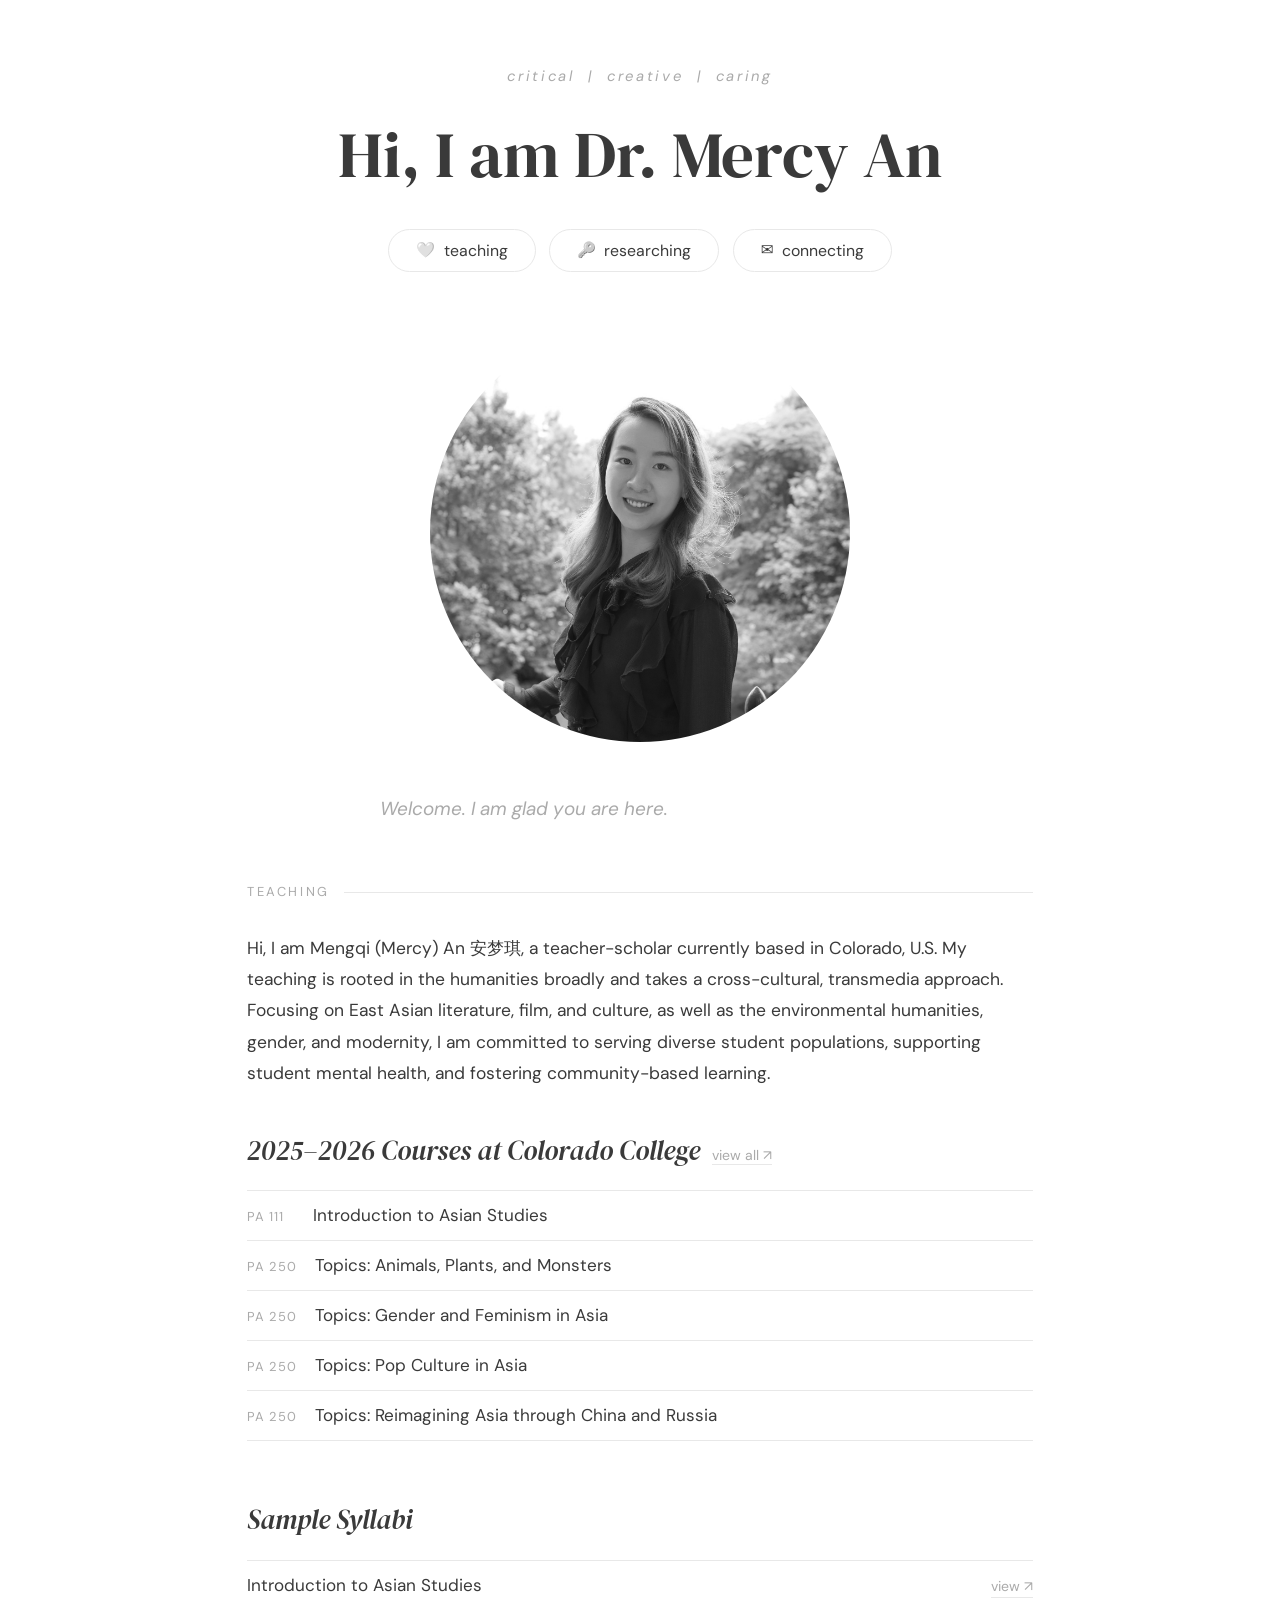
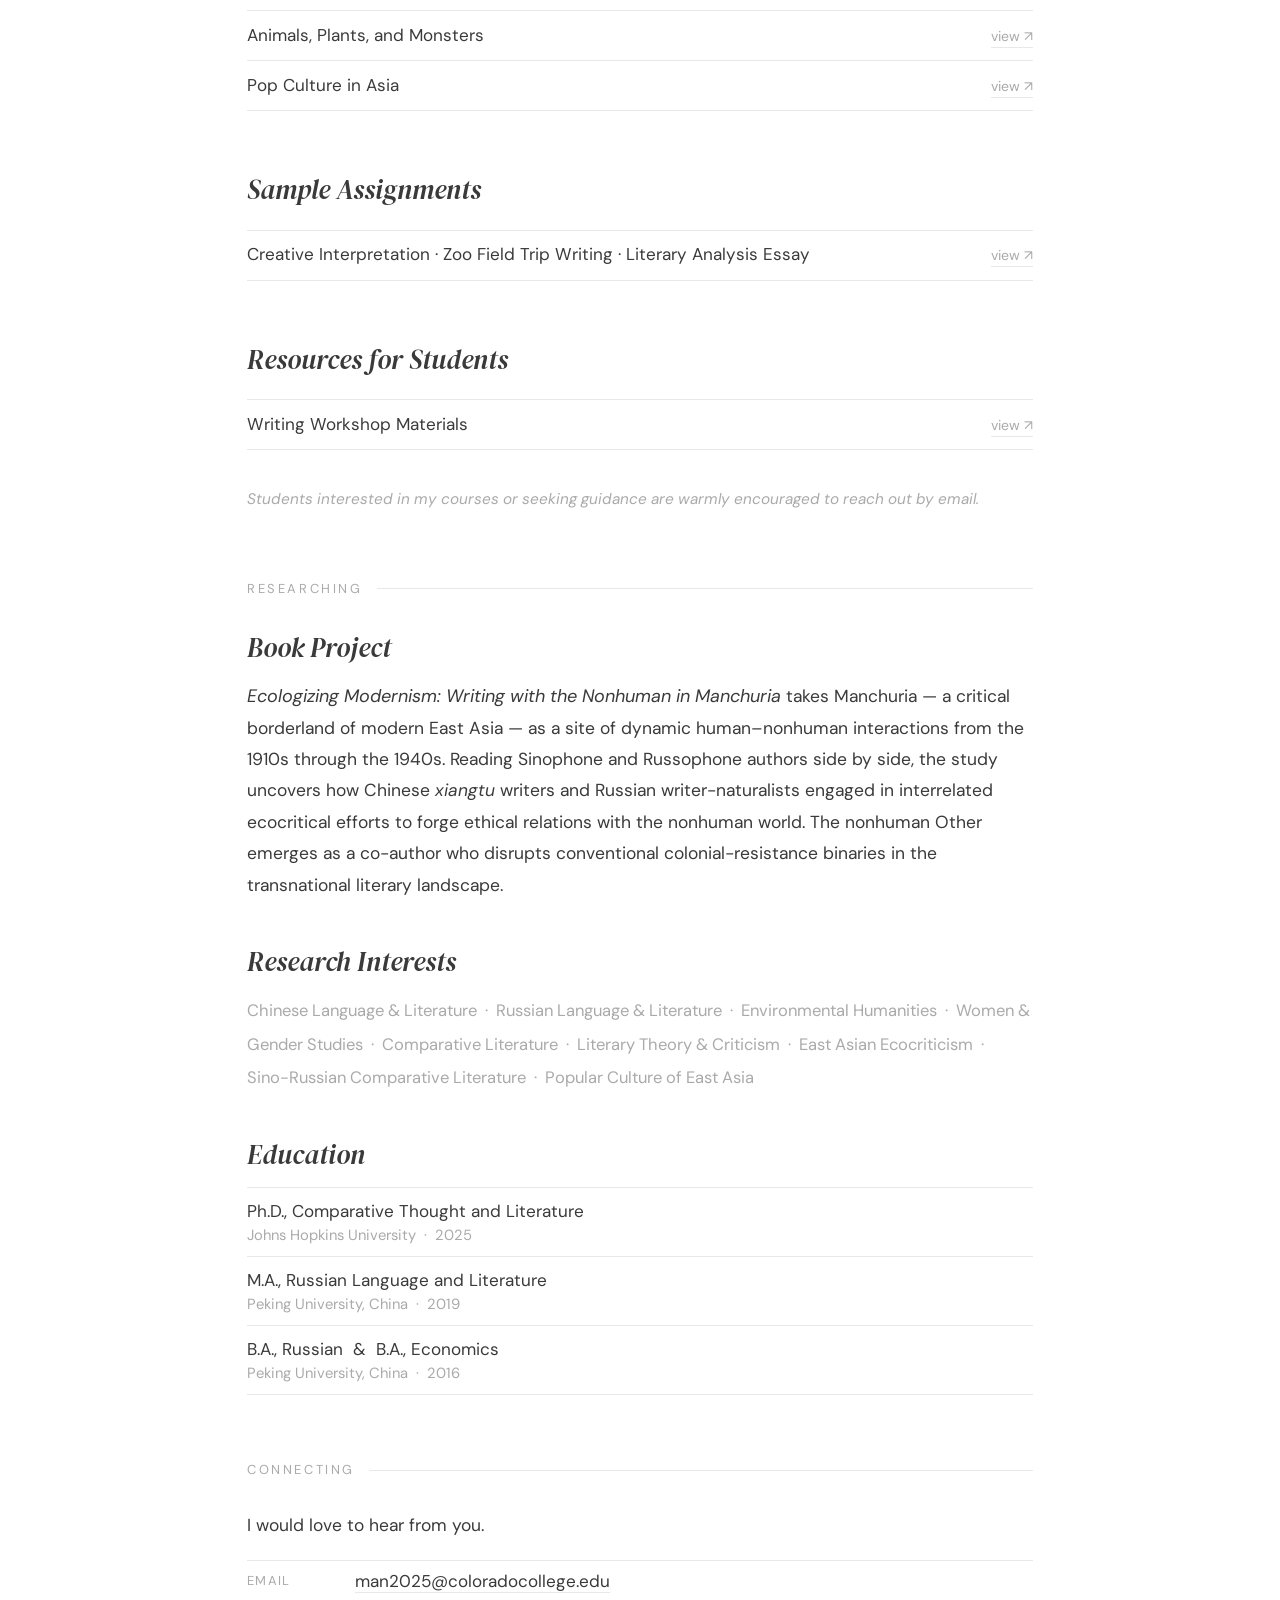
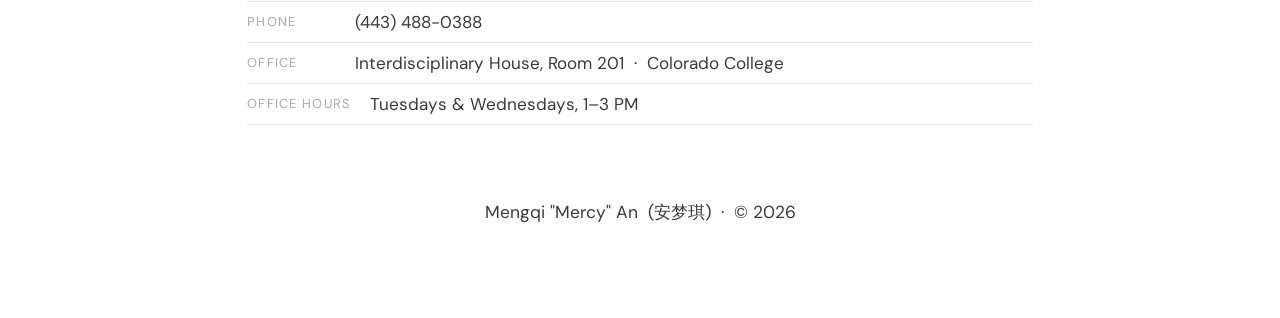
==== index.html @ 0c060d67 "adjust space" ====
<!DOCTYPE html>
<html lang="en">
<head>
  <meta charset="UTF-8" />
  <meta name="viewport" content="width=device-width, initial-scale=1.0" />
  <title>Dr. Mercy An</title>
  <link rel="preconnect" href="https://fonts.googleapis.com" />
  <link rel="preconnect" href="https://fonts.gstatic.com" crossorigin />
  <link href="https://fonts.googleapis.com/css2?family=DM+Sans:ital,wght@0,300;0,400;0,500;1,300;1,400&family=DM+Serif+Display:ital@0;1&display=swap" rel="stylesheet" />
  <style>
    *, *::before, *::after { box-sizing: border-box; margin: 0; padding: 0; }

    :root {
      --white:    #ffffff;
      --text:     #3a3a3a;
      --muted:    #aaaaaa;
      --light:    #e8e8e8;
      --accent:   #888888;
    }

    html { scroll-behavior: smooth; }

    body {
      font-family: 'DM Sans', system-ui, sans-serif;
      background: var(--white);
      color: var(--text);
      min-height: 100vh;
    }

    /* ── Page wrapper ── */
    .page {
      display: flex;
      flex-direction: column;
      align-items: center;
      padding: 3.5rem 1.5rem 5rem;
      max-width: 760px;
      margin: 0 auto;
      text-align: center;
    }

    /* ── Tagline ── */
    .tagline {
      font-size: 0.82rem;
      font-style: italic;
      letter-spacing: 0.18em;
      color: var(--muted);
      margin-bottom: 1.6rem;
    }

    /* ── Main heading ── */
    h1 {
      font-family: 'DM Serif Display', Georgia, serif;
      font-weight: 400;
      font-size: clamp(2.4rem, 6vw, 3.6rem);
      color: var(--text);
      line-height: 1.15;
      margin-bottom: 2rem;
    }

    /* ── Nav pills ── */
    .nav-pills {
      display: flex;
      flex-wrap: wrap;
      justify-content: center;
      gap: 0.75rem;
      margin-bottom: 2.8rem;
    }

    .pill {
      display: inline-flex;
      align-items: center;
      gap: 0.45rem;
      padding: 0.55rem 1.5rem;
      border: 1.5px solid var(--light);
      border-radius: 999px;
      font-size: 0.88rem;
      font-weight: 400;
      color: var(--text);
      text-decoration: none;
      background: transparent;
      cursor: pointer;
      transition: border-color 0.2s, color 0.2s;
    }

    .pill:hover {
      border-color: var(--accent);
      color: var(--accent);
    }

    .pill .icon { font-size: 0.85rem; filter: grayscale(1); }

    /* ── Portrait ── */
    .portrait-wrap {
      width: min(420px, 80vw);
      height: min(420px, 80vw);
      border-radius: 50%;
      overflow: hidden;
      margin-bottom: 2.8rem;
    }

    .portrait-wrap img {
      width: 100%;
      height: 100%;
      object-fit: cover;
      object-position: center top;
      filter: grayscale(100%);
      display: block;
    }

    /* ── Welcome ── */
    .welcome {
      font-size: 1.05rem;
      font-style: italic;
      color: var(--text);
      margin-bottom: 1.5rem;
      text-align: left;
      width: 100%;
      max-width: 520px;
    }

    /* ── Divider ── */
    .divider {
      width: 100%;
      border: none;
      margin: 0 0 1.5rem;
    }

    /* ── Sections ── */
    section {
      width: 100%;
      text-align: left;
      margin-bottom: 2rem;
      scroll-margin-top: 2rem;
    }

    .section-tag {
      font-size: 0.72rem;
      letter-spacing: 0.2em;
      text-transform: uppercase;
      color: var(--muted);
      margin-bottom: 1.6rem;
      display: flex;
      align-items: center;
      gap: 0.8rem;
    }

    .section-tag::after {
      content: '';
      flex: 1;
      height: 1px;
      background: var(--light);
    }

    h2 {
      font-family: 'DM Serif Display', Georgia, serif;
      font-weight: 400;
      font-size: 1.5rem;
      color: var(--text);
      margin-bottom: 0.8rem;
      font-style: italic;
    }

    p {
      font-size: 0.97rem;
      line-height: 1.8;
      color: var(--text);
      margin-bottom: 1rem;
    }

    p:last-child { margin-bottom: 0; }

    /* ── Course list ── */
    .course-list {
      list-style: none;
      margin: 1.2rem 0 2rem;
    }

    .course-list li {
      display: flex;
      align-items: baseline;
      gap: 1rem;
      padding: 0.65rem 0;
      border-bottom: 1px solid var(--light);
      font-size: 0.95rem;
      line-height: 1.5;
    }

    .course-list li:first-child { border-top: 1px solid var(--light); }

    .course-code {
      font-size: 0.72rem;
      letter-spacing: 0.08em;
      color: var(--muted);
      flex-shrink: 0;
      min-width: 48px;
      text-transform: uppercase;
    }

    .course-name { color: var(--text); flex: 1; }

    .course-link {
      font-size: 0.78rem;
      color: var(--muted);
      text-decoration: none;
      border-bottom: 1px solid var(--light);
      flex-shrink: 0;
      transition: color 0.2s, border-color 0.2s;
    }

    .course-link:hover { color: var(--text); border-color: var(--accent); }

    /* ── Book project ── */
    .book-title {
      font-style: italic;
      font-size: 1rem;
      color: var(--text);
    }

    /* ── Interests ── */
    .interests {
      font-size: 0.92rem;
      color: var(--muted);
      line-height: 2;
    }

    /* ── Contact ── */
    .contact-list {
      list-style: none;
      margin-top: 0.5rem;
    }

    .contact-list li {
      padding: 0.5rem 0;
      border-bottom: 1px solid var(--light);
      font-size: 0.95rem;
      display: flex;
      gap: 1rem;
    }

    .contact-list li:first-child { border-top: 1px solid var(--light); }

    .contact-key {
      font-size: 0.72rem;
      letter-spacing: 0.1em;
      text-transform: uppercase;
      color: var(--muted);
      flex-shrink: 0;
      min-width: 90px;
      padding-top: 0.1rem;
    }

    .contact-val { color: var(--text); }

    .contact-val a {
      color: var(--text);
      text-decoration: none;
      border-bottom: 1px solid var(--light);
      transition: border-color 0.2s;
    }

    .contact-val a:hover { border-color: var(--text); }

    /* ── Education ── */
    .edu-list { list-style: none; margin-top: 0.5rem; }

    .edu-list li {
      padding: 0.65rem 0;
      border-bottom: 1px solid var(--light);
      font-size: 0.95rem;
    }

    .edu-list li:first-child { border-top: 1px solid var(--light); }

    .edu-degree { color: var(--text); }

    .edu-school {
      font-size: 0.82rem;
      color: var(--muted);
      margin-top: 0.15rem;
    }

    /* ── Footer ── */
    footer {
      margin-top: 2rem;
      font-size: 0.78rem;
      color: var(--muted);
      text-align: center;
    }

    /* ── Responsive ── */

    /* Large screens: 27"–31" */
    @media (min-width: 1600px) {
      .page { max-width: 920px; padding: 5rem 2rem 7rem; }
      html { font-size: 19px; }
      .portrait-wrap { width: 500px; height: 500px; }
      h1 { font-size: 4.2rem; }
      .tagline { font-size: 0.95rem; letter-spacing: 0.22em; }
      .section-tag { font-size: 0.82rem; }
    }

    /* Medium-large: 15"–27" */
    @media (min-width: 1280px) and (max-width: 1599px) {
      .page { max-width: 840px; }
      html { font-size: 18px; }
    }

    /* Tablet: 600px–768px */
    @media (max-width: 768px) {
      .page { padding: 2.5rem 1.4rem 4rem; }
      h1 { font-size: clamp(1.9rem, 5.5vw, 2.8rem); }
      .portrait-wrap { width: min(340px, 75vw); height: min(340px, 75vw); }
      .nav-pills { gap: 0.5rem; }
      .pill { padding: 0.5rem 1.1rem; font-size: 0.82rem; }
      .welcome { font-size: 0.95rem; }
      .interests { font-size: 0.88rem; }
    }

    /* Mobile: phones */
    @media (max-width: 480px) {
      .page { padding: 2rem 1rem 3.5rem; }
      h1 { font-size: clamp(1.6rem, 8vw, 2.2rem); }
      .tagline { font-size: 0.72rem; letter-spacing: 0.12em; }
      .portrait-wrap { width: 72vw; height: 72vw; }
      .nav-pills { flex-direction: column; align-items: center; gap: 0.5rem; }
      .pill { width: 80%; justify-content: center; padding: 0.65rem 1rem; }
      .welcome { font-size: 0.92rem; }
      p { font-size: 0.92rem; }
      .section-tag { font-size: 0.65rem; }
      h2 { font-size: 1.25rem; }
      .course-list li { flex-wrap: wrap; gap: 0.2rem; }
      .course-link { margin-top: 0.2rem; }
      .interests { font-size: 0.85rem; line-height: 1.9; }
      .contact-list li { flex-direction: column; gap: 0.1rem; }
      .contact-key { min-width: unset; }
      section { padding: 2.5rem 0; }
    }
  </style>
</head>
<body>
<div class="page">

  <!-- Tagline -->
  <p class="tagline">critical &nbsp;|&nbsp; creative &nbsp;|&nbsp; caring</p>

  <!-- Heading -->
  <h1>Hi, I am Dr. Mercy An</h1>

  <!-- Nav pills -->
  <nav class="nav-pills">
    <a class="pill" href="#teaching"><span class="icon">🤍</span> teaching</a>
    <a class="pill" href="#researching"><span class="icon">🔑</span> researching</a>
    <a class="pill" href="#connecting"><span class="icon">✉️</span> connecting</a>
  </nav>

  <!-- Portrait -->
  <div class="portrait-wrap">
    <img src="portrait.jpg" alt="Dr. Mercy An" />
  </div>

  <!-- Welcome -->
  <p class="welcome" style="color: var(--muted);">Welcome. I am glad you are here.</p>

  <hr class="divider" />

  <!-- Teaching -->
  <section id="teaching">
    <p class="section-tag">teaching</p>

    <p>Hi, I am Mengqi (Mercy) An 安梦琪, a teacher-scholar currently based in Colorado, U.S. My teaching is rooted in the humanities broadly and takes a cross-cultural, transmedia approach. Focusing on East Asian literature, film, and culture, as well as the environmental humanities, gender, and modernity, I am committed to serving diverse student populations, supporting student mental health, and fostering community-based learning.</p>

    <br>

    <h2>2025–2026 Courses at Colorado College &nbsp;<a href="courses.html" style="font-family:'DM Sans',sans-serif; font-size:0.78rem; font-style:normal; color:var(--muted); text-decoration:none; border-bottom:1px solid var(--light);">view all ↗</a></h2>
    <ul class="course-list">
      <li>
        <span class="course-code">PA 111</span>
        <span class="course-name">Introduction to Asian Studies</span>
      </li>
      <li>
        <span class="course-code">PA 250</span>
        <span class="course-name">Topics: Animals, Plants, and Monsters</span>
      </li>
      <li>
        <span class="course-code">PA 250</span>
        <span class="course-name">Topics: Gender and Feminism in Asia</span>
      </li>
      <li>
        <span class="course-code">PA 250</span>
        <span class="course-name">Topics: Pop Culture in Asia</span>
      </li>
      <li>
        <span class="course-code">PA 250</span>
        <span class="course-name">Topics: Reimagining Asia through China and Russia</span>
      </li>
    </ul>

    <br>

    <h2>Sample Syllabi</h2>
    <ul class="course-list">
      <li>
        <span class="course-name">Introduction to Asian Studies</span>
        <a class="course-link" href="PA111%20Introduction%20to%20Asian%20Studies.pdf" target="_blank">view ↗</a>
      </li>
      <li>
        <span class="course-name">Animals, Plants, and Monsters</span>
        <a class="course-link" href="Syllabus_2025_Block5_An.pdf" target="_blank">view ↗</a>
      </li>
      <li>
        <span class="course-name">Pop Culture in Asia</span>
        <a class="course-link" href="Syllabus_2025_Block6_An.pdf" target="_blank">view ↗</a>
      </li>
    </ul>

    <br>

    <h2>Sample Assignments</h2>
    <ul class="course-list">
      <li>
        <span class="course-name">Creative Interpretation · Zoo Field Trip Writing · Literary Analysis Essay</span>
        <a class="course-link" href="sample-assignments.pdf" target="_blank">view ↗</a>
      </li>
    </ul>

    <br>

    <h2>Resources for Students</h2>
    <ul class="course-list">
      <li>
        <span class="course-name">Writing Workshop Materials</span>
        <a class="course-link" href="sample-activities.pdf" target="_blank">view ↗</a>
      </li>
    </ul>

    <p style="font-size:0.85rem; color: var(--muted); font-style: italic; margin-top: 1.5rem; margin-bottom: 0;">
      Students interested in my courses or seeking guidance are warmly encouraged to reach out by email.
    </p>
  </section>

  <hr class="divider" />

  <!-- Researching -->
  <section id="researching">
    <p class="section-tag">researching</p>

    <h2>Book Project</h2>
    <p>
      <span class="book-title">Ecologizing Modernism: Writing with the Nonhuman in Manchuria</span>
      takes Manchuria — a critical borderland of modern East Asia — as a site of dynamic
      human–nonhuman interactions from the 1910s through the 1940s. Reading Sinophone and
      Russophone authors side by side, the study uncovers how Chinese <em>xiangtu</em> writers
      and Russian writer-naturalists engaged in interrelated ecocritical efforts to forge ethical
      relations with the nonhuman world. The nonhuman Other emerges as a co-author who disrupts
      conventional colonial-resistance binaries in the transnational literary landscape.
    </p>

    <br>

    <h2>Research Interests</h2>
    <p class="interests">
      Chinese Language &amp; Literature &nbsp;·&nbsp;
      Russian Language &amp; Literature &nbsp;·&nbsp;
      Environmental Humanities &nbsp;·&nbsp;
      Women &amp; Gender Studies &nbsp;·&nbsp;
      Comparative Literature &nbsp;·&nbsp;
      Literary Theory &amp; Criticism &nbsp;·&nbsp;
      East Asian Ecocriticism &nbsp;·&nbsp;
      Sino-Russian Comparative Literature &nbsp;·&nbsp;
      Popular Culture of East Asia
    </p>

    <br>

    <h2>Education</h2>
    <ul class="edu-list">
      <li>
        <div class="edu-degree">Ph.D., Comparative Thought and Literature</div>
        <div class="edu-school">Johns Hopkins University &nbsp;·&nbsp; 2025</div>
      </li>
      <li>
        <div class="edu-degree">M.A., Russian Language and Literature</div>
        <div class="edu-school">Peking University, China &nbsp;·&nbsp; 2019</div>
      </li>
      <li>
        <div class="edu-degree">B.A., Russian &nbsp;&amp;&nbsp; B.A., Economics</div>
        <div class="edu-school">Peking University, China &nbsp;·&nbsp; 2016</div>
      </li>
    </ul>
  </section>

  <hr class="divider" />

  <!-- Connecting -->
  <section id="connecting">
    <p class="section-tag">connecting</p>

    <p>I would love to hear from you.</p>

    <ul class="contact-list">
      <li>
        <span class="contact-key">Email</span>
        <span class="contact-val"><a href="mailto:man2025@coloradocollege.edu">man2025@coloradocollege.edu</a></span>
      </li>
      <li>
        <span class="contact-key">Phone</span>
        <span class="contact-val">(443) 488-0388</span>
      </li>
      <li>
        <span class="contact-key">Office</span>
        <span class="contact-val">Interdisciplinary House, Room 201 &nbsp;·&nbsp; Colorado College</span>
      </li>
      <li>
        <span class="contact-key">Office Hours</span>
        <span class="contact-val">Tuesdays & Wednesdays, 1–3 PM</span>
      </li>
    </ul>
  </section>

  <footer>
    <p>Mengqi "Mercy" An &nbsp;(安梦琪)&nbsp; · &nbsp;© 2026</p>
  </footer>

</div>
</body>
</html>
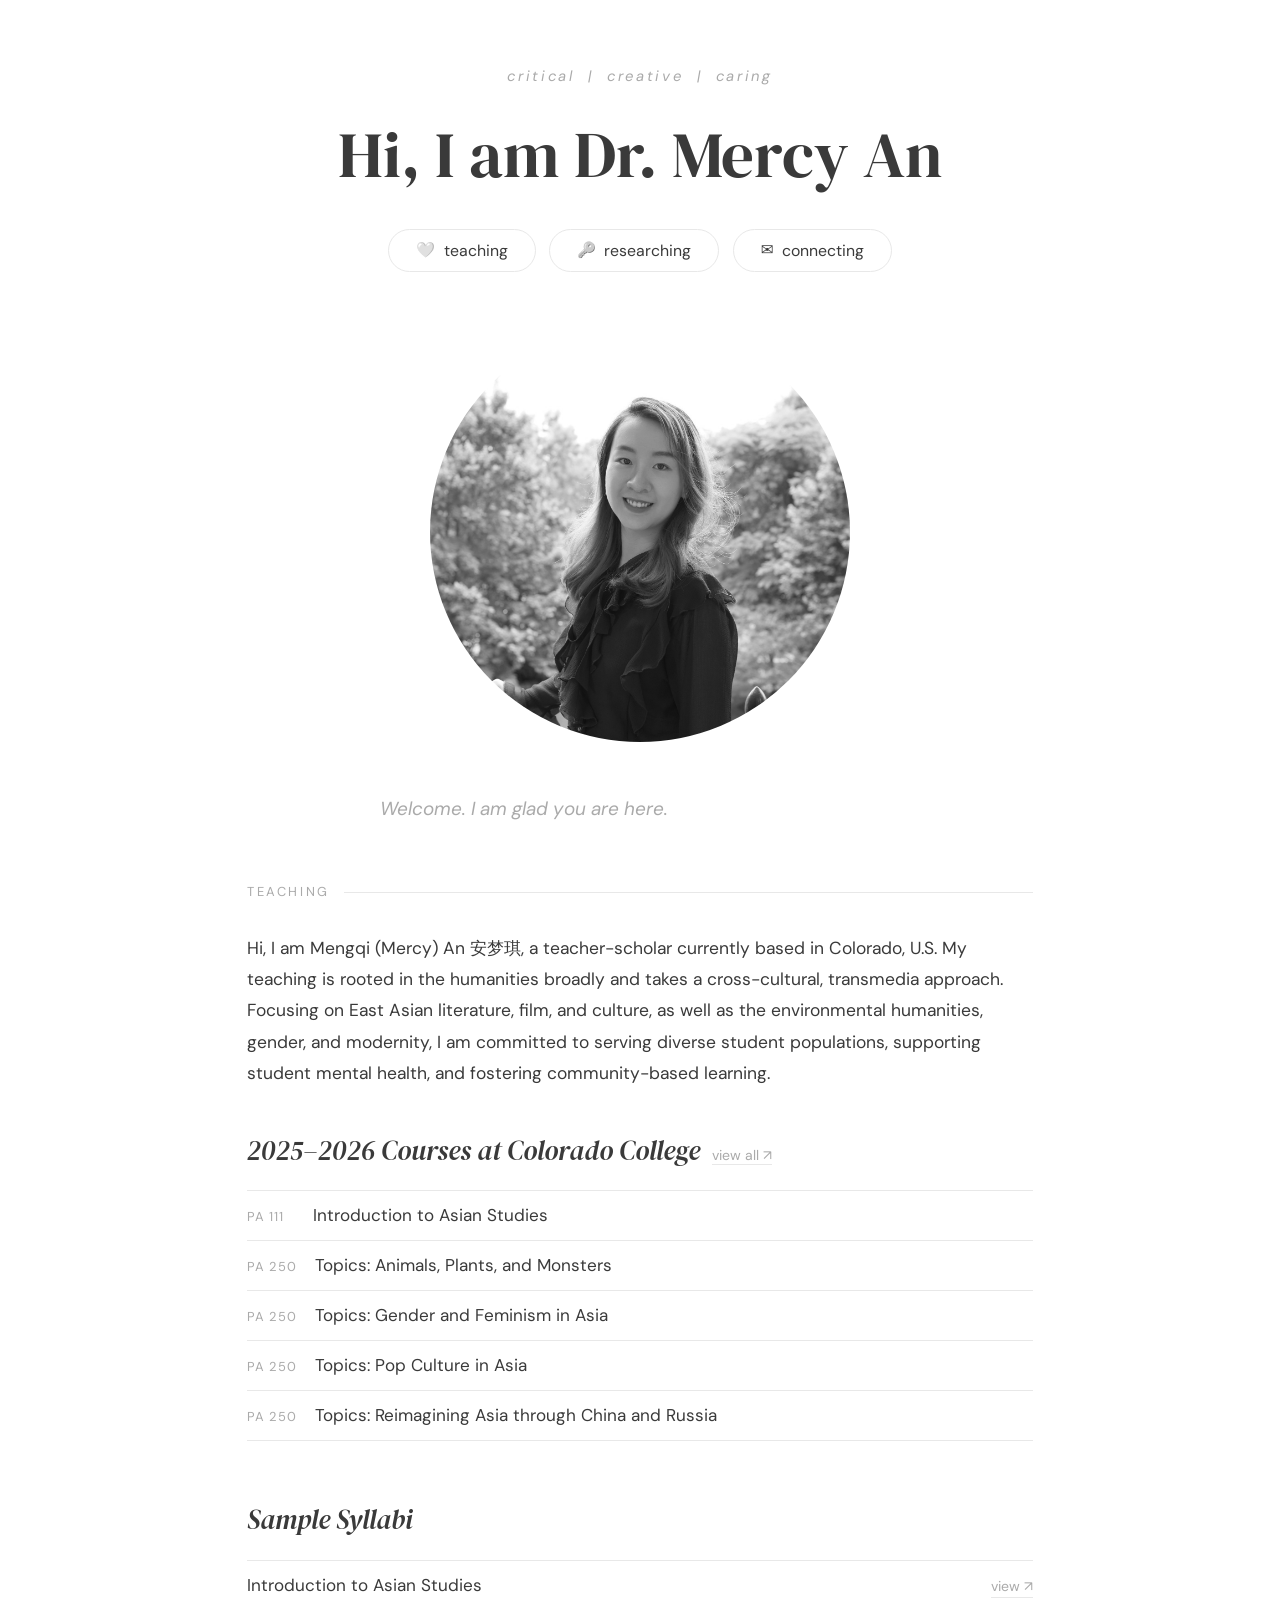
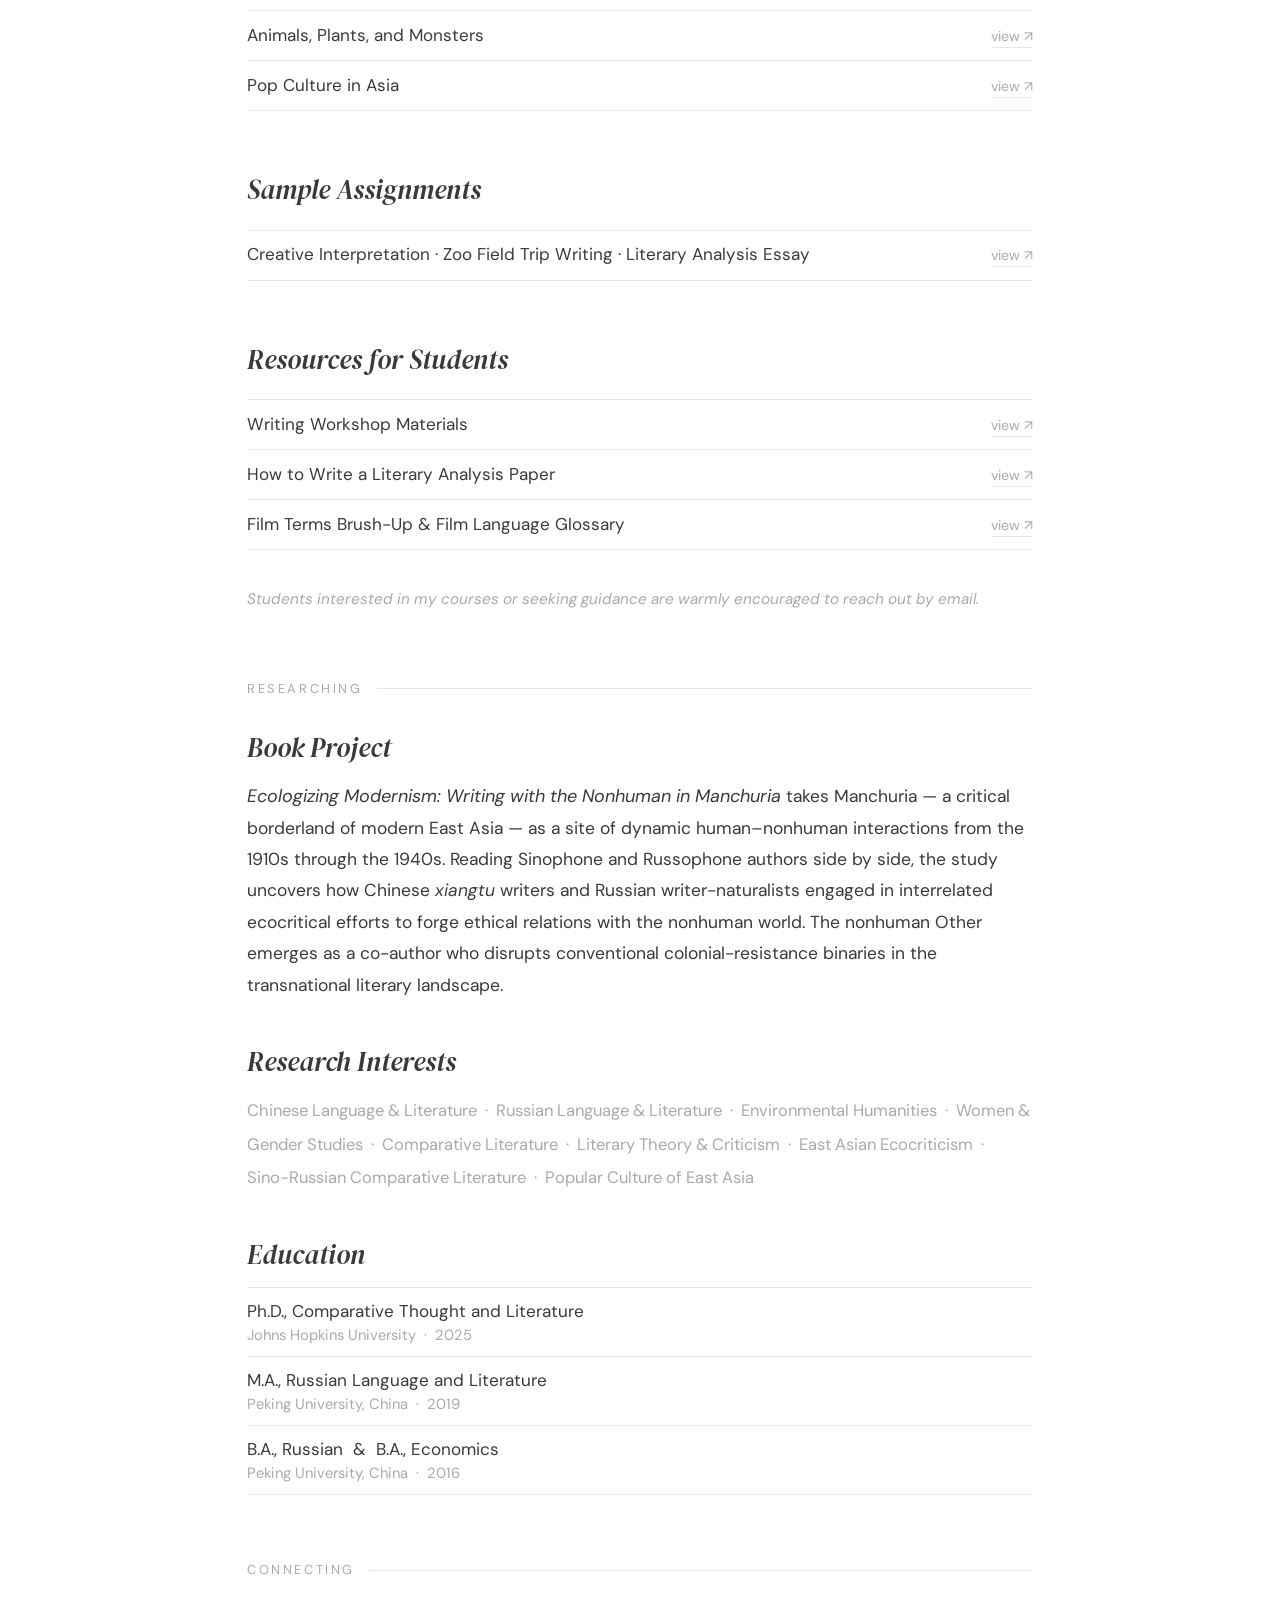
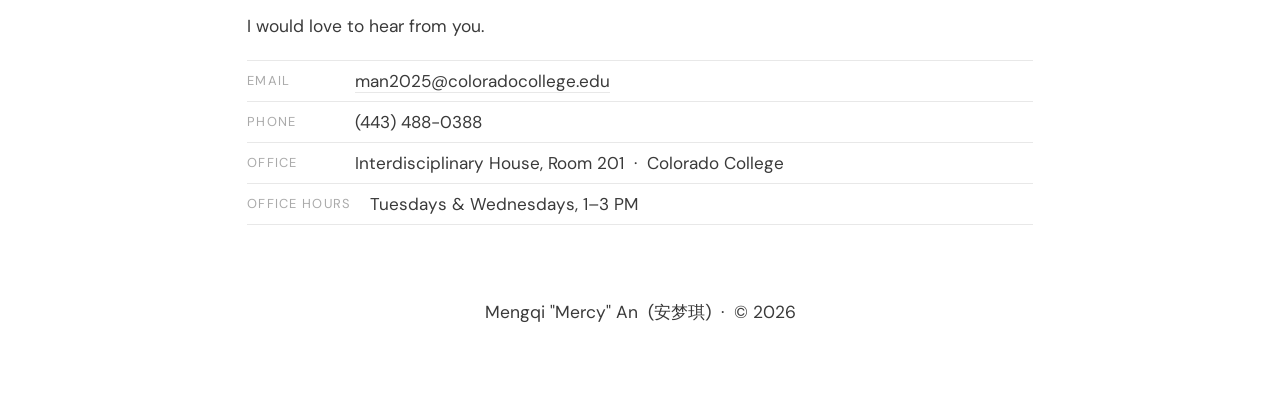
==== commit e56ed2ff: "link resources for students" ====
--- a/index.html
+++ b/index.html
@@ -431,6 +431,14 @@
         <span class="course-name">Writing Workshop Materials</span>
         <a class="course-link" href="sample-activities.pdf" target="_blank">view ↗</a>
       </li>
+      <li>
+        <span class="course-name">How to Write a Literary Analysis Paper</span>
+        <a class="course-link" href="sample-assignments.pdf" target="_blank">view ↗</a>
+      </li>
+      <li>
+        <span class="course-name">Film Terms Brush-Up &amp; Film Language Glossary</span>
+        <a class="course-link" href="https://filmglossary.ccnmtl.columbia.edu/term/" target="_blank">view ↗</a>
+      </li>
     </ul>
 
     <p style="font-size:0.85rem; color: var(--muted); font-style: italic; margin-top: 1.5rem; margin-bottom: 0;">
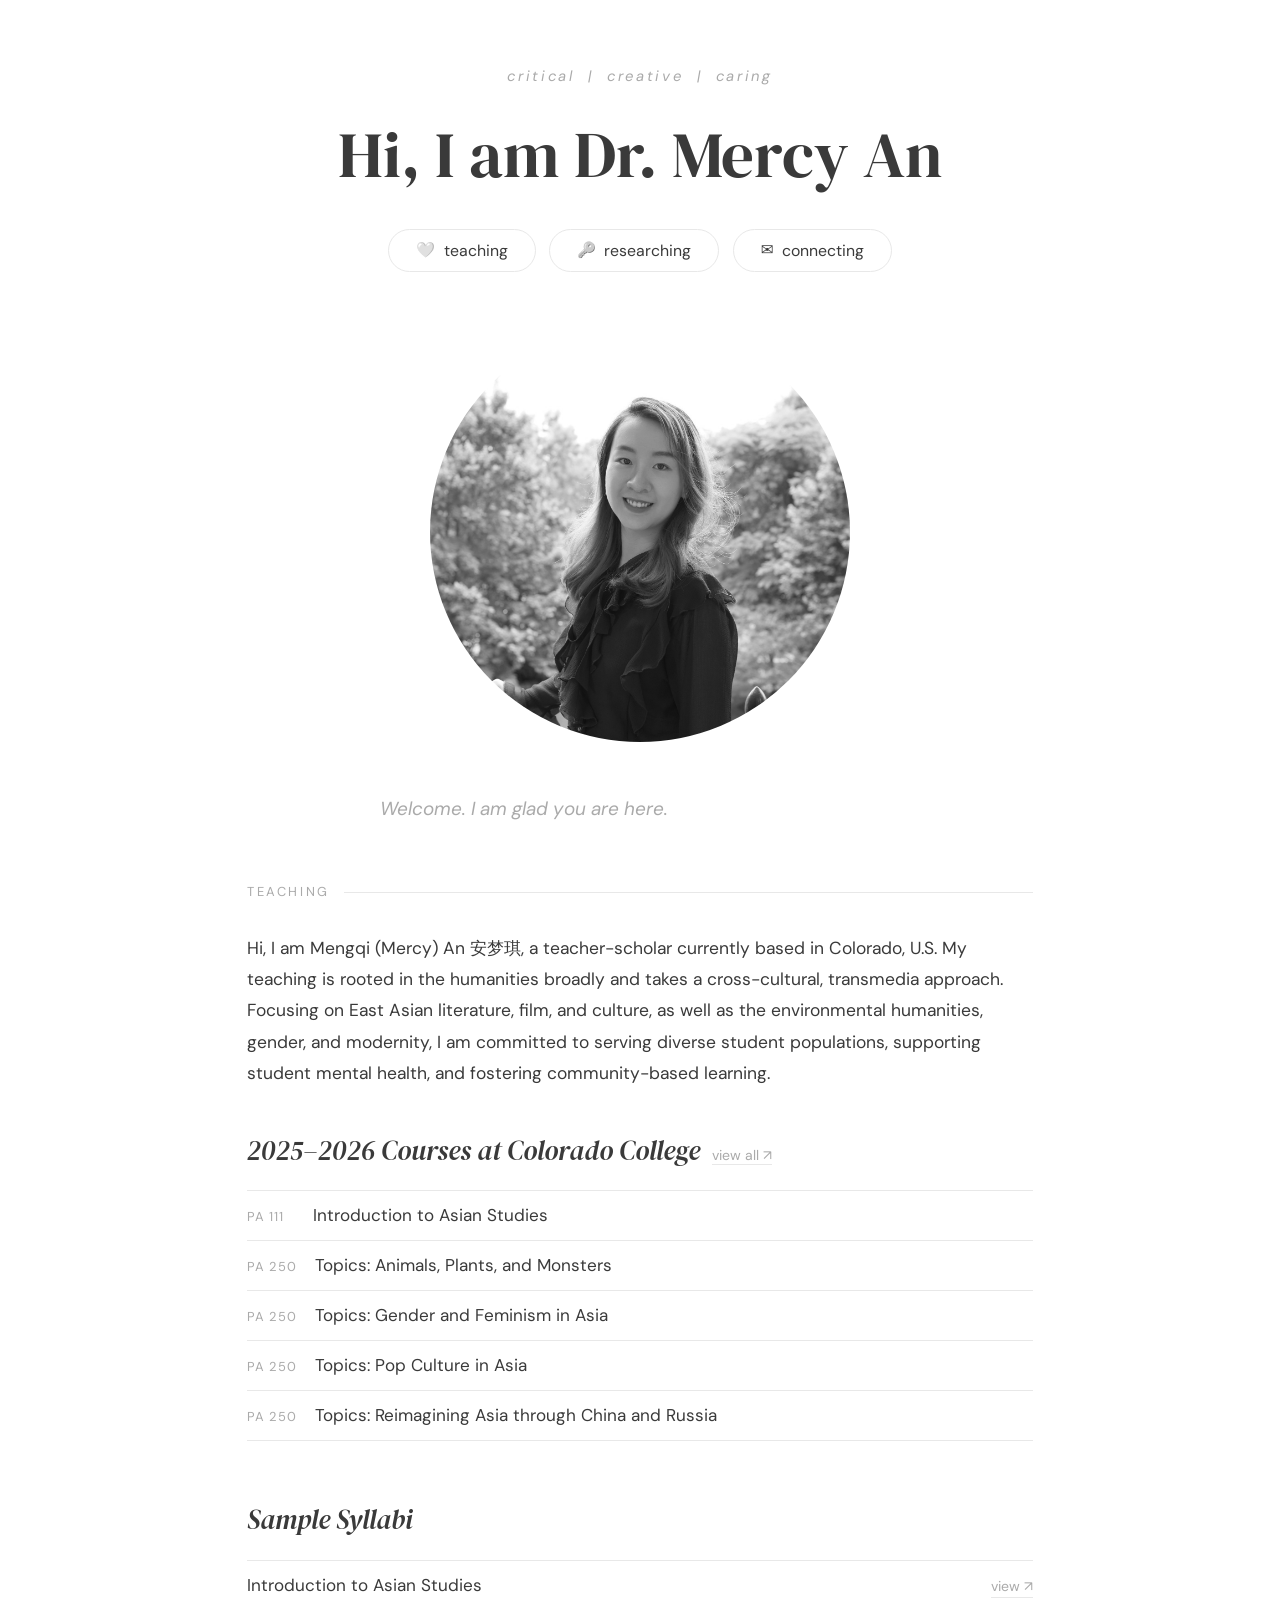
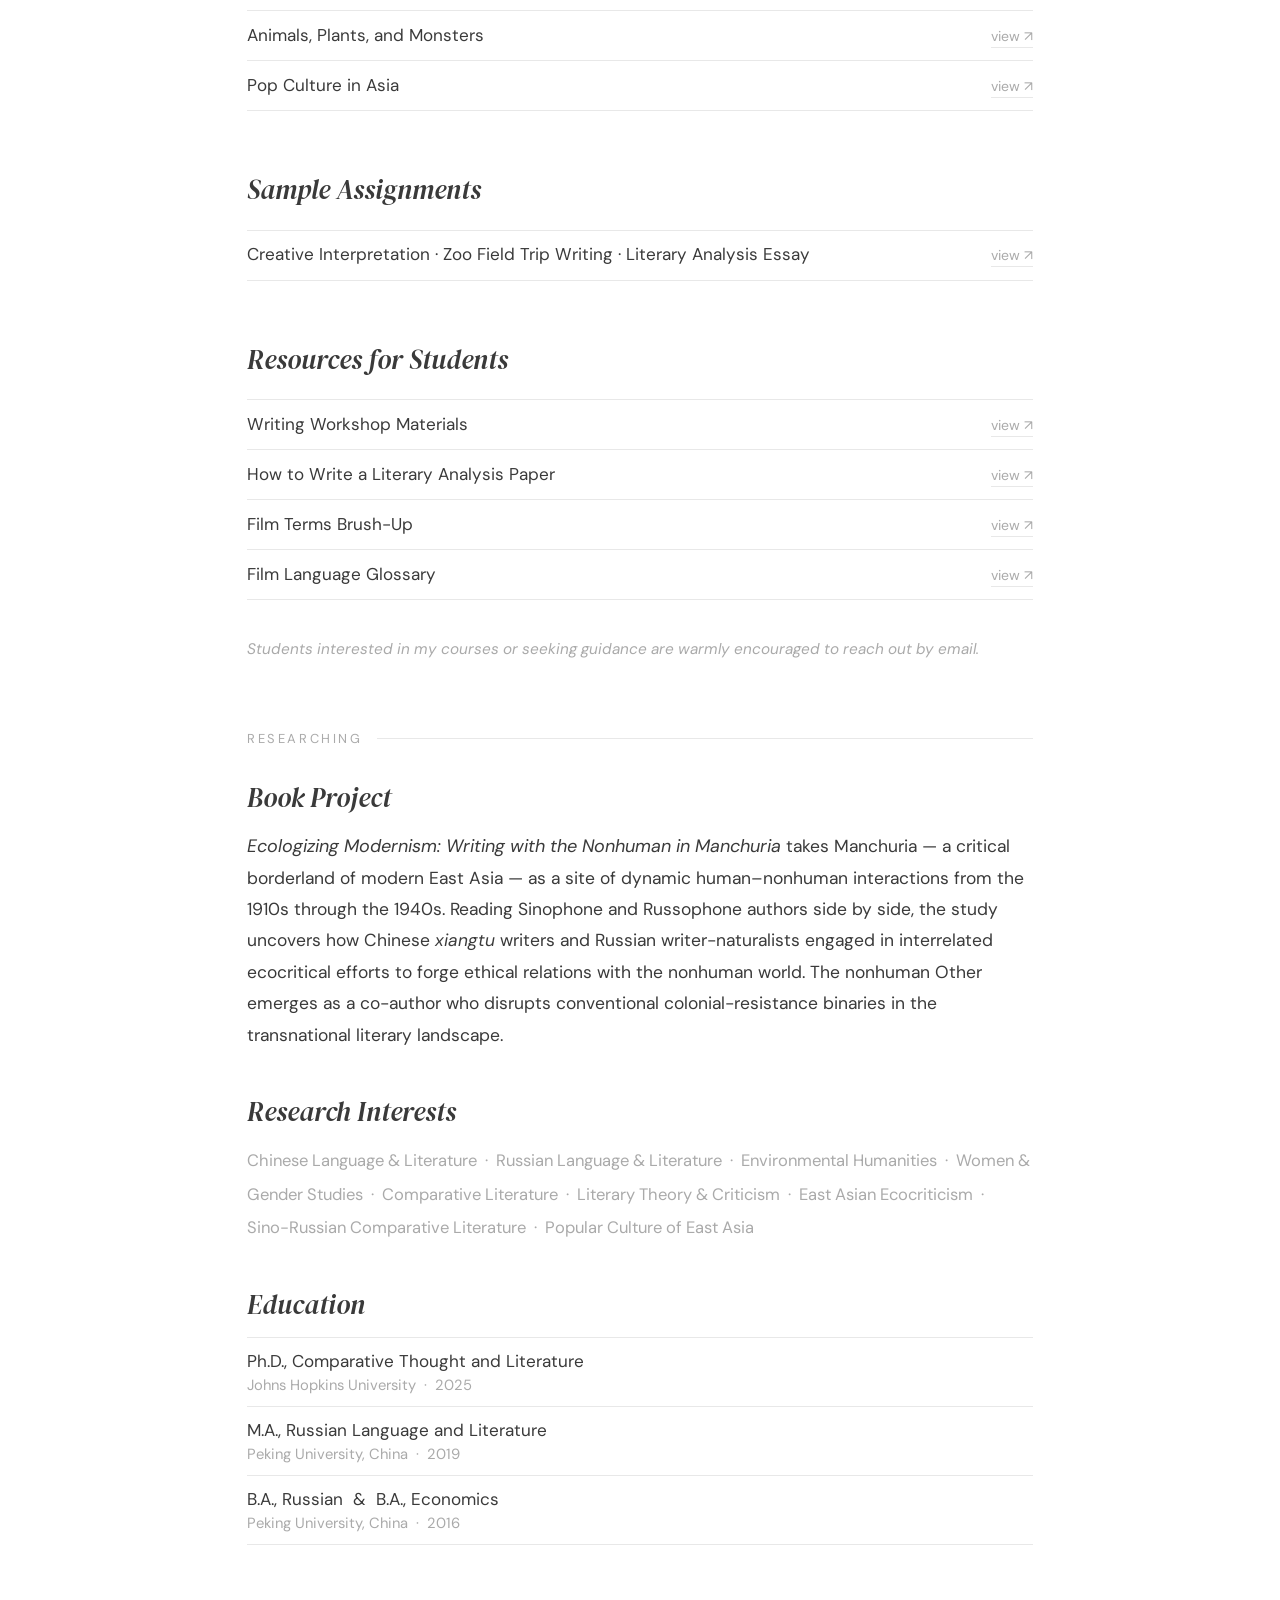
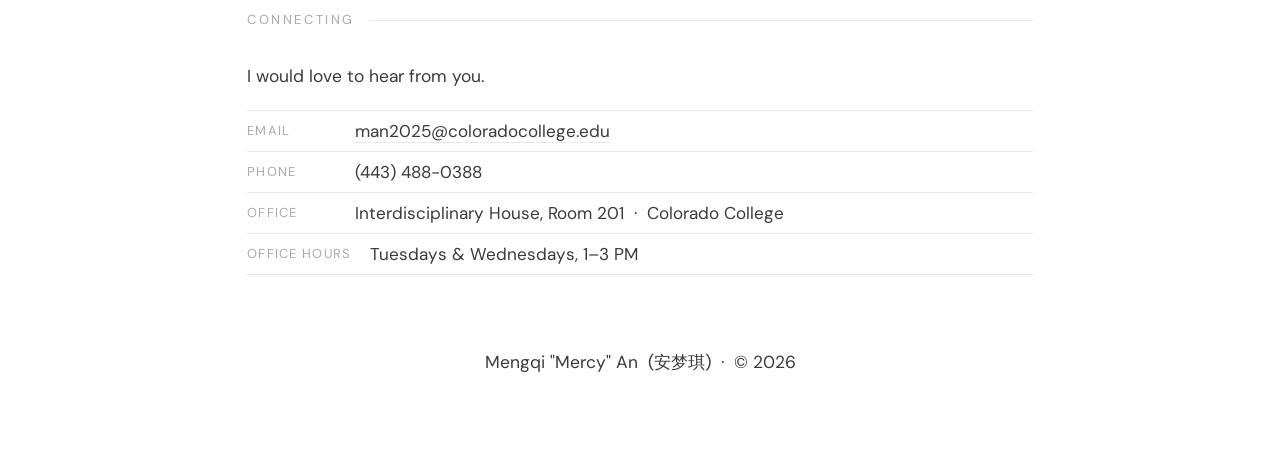
==== commit bf2dec37: "course" ====
--- a/index.html
+++ b/index.html
@@ -436,7 +436,11 @@
         <a class="course-link" href="sample-assignments.pdf" target="_blank">view ↗</a>
       </li>
       <li>
-        <span class="course-name">Film Terms Brush-Up &amp; Film Language Glossary</span>
+        <span class="course-name">Film Terms Brush-Up</span>
+        <a class="course-link" href="Film terms brush-up.pdf" target="_blank">view ↗</a>
+      </li>
+      <li>
+        <span class="course-name">Film Language Glossary</span>
         <a class="course-link" href="https://filmglossary.ccnmtl.columbia.edu/term/" target="_blank">view ↗</a>
       </li>
     </ul>
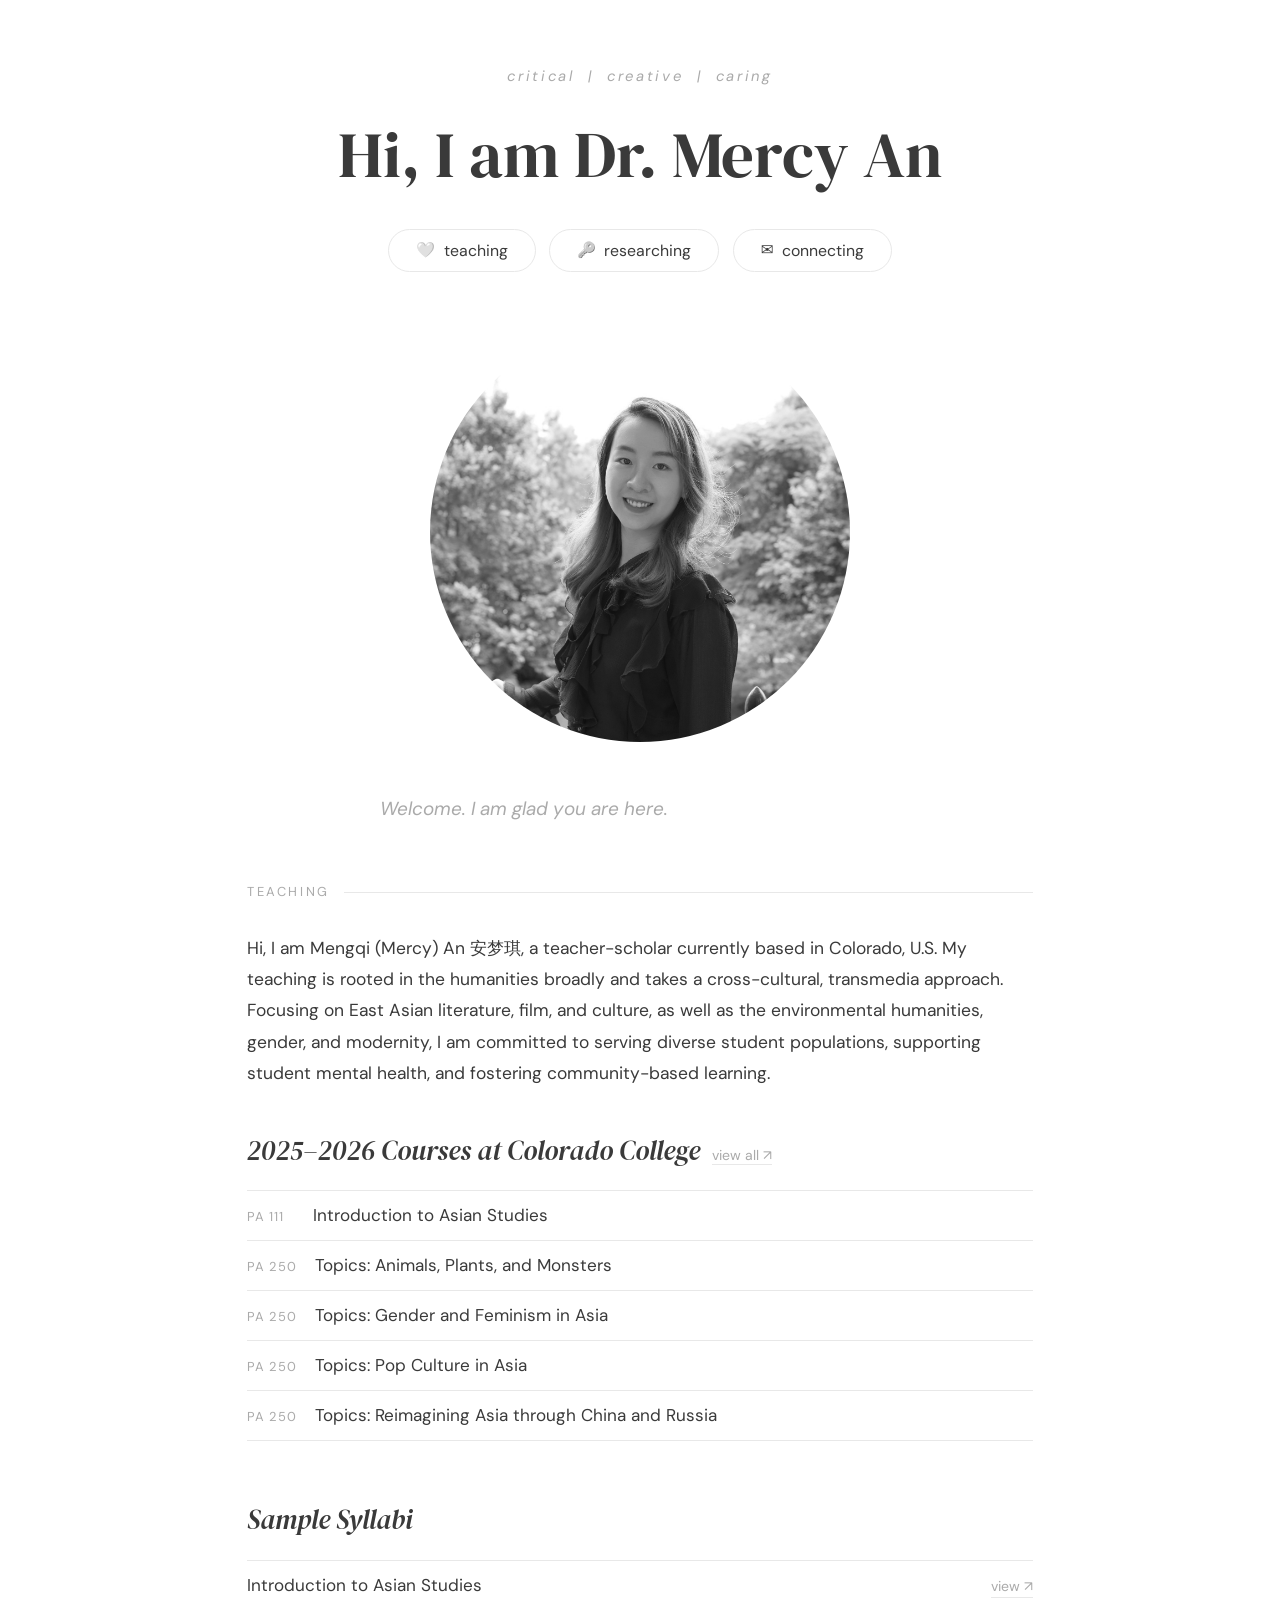
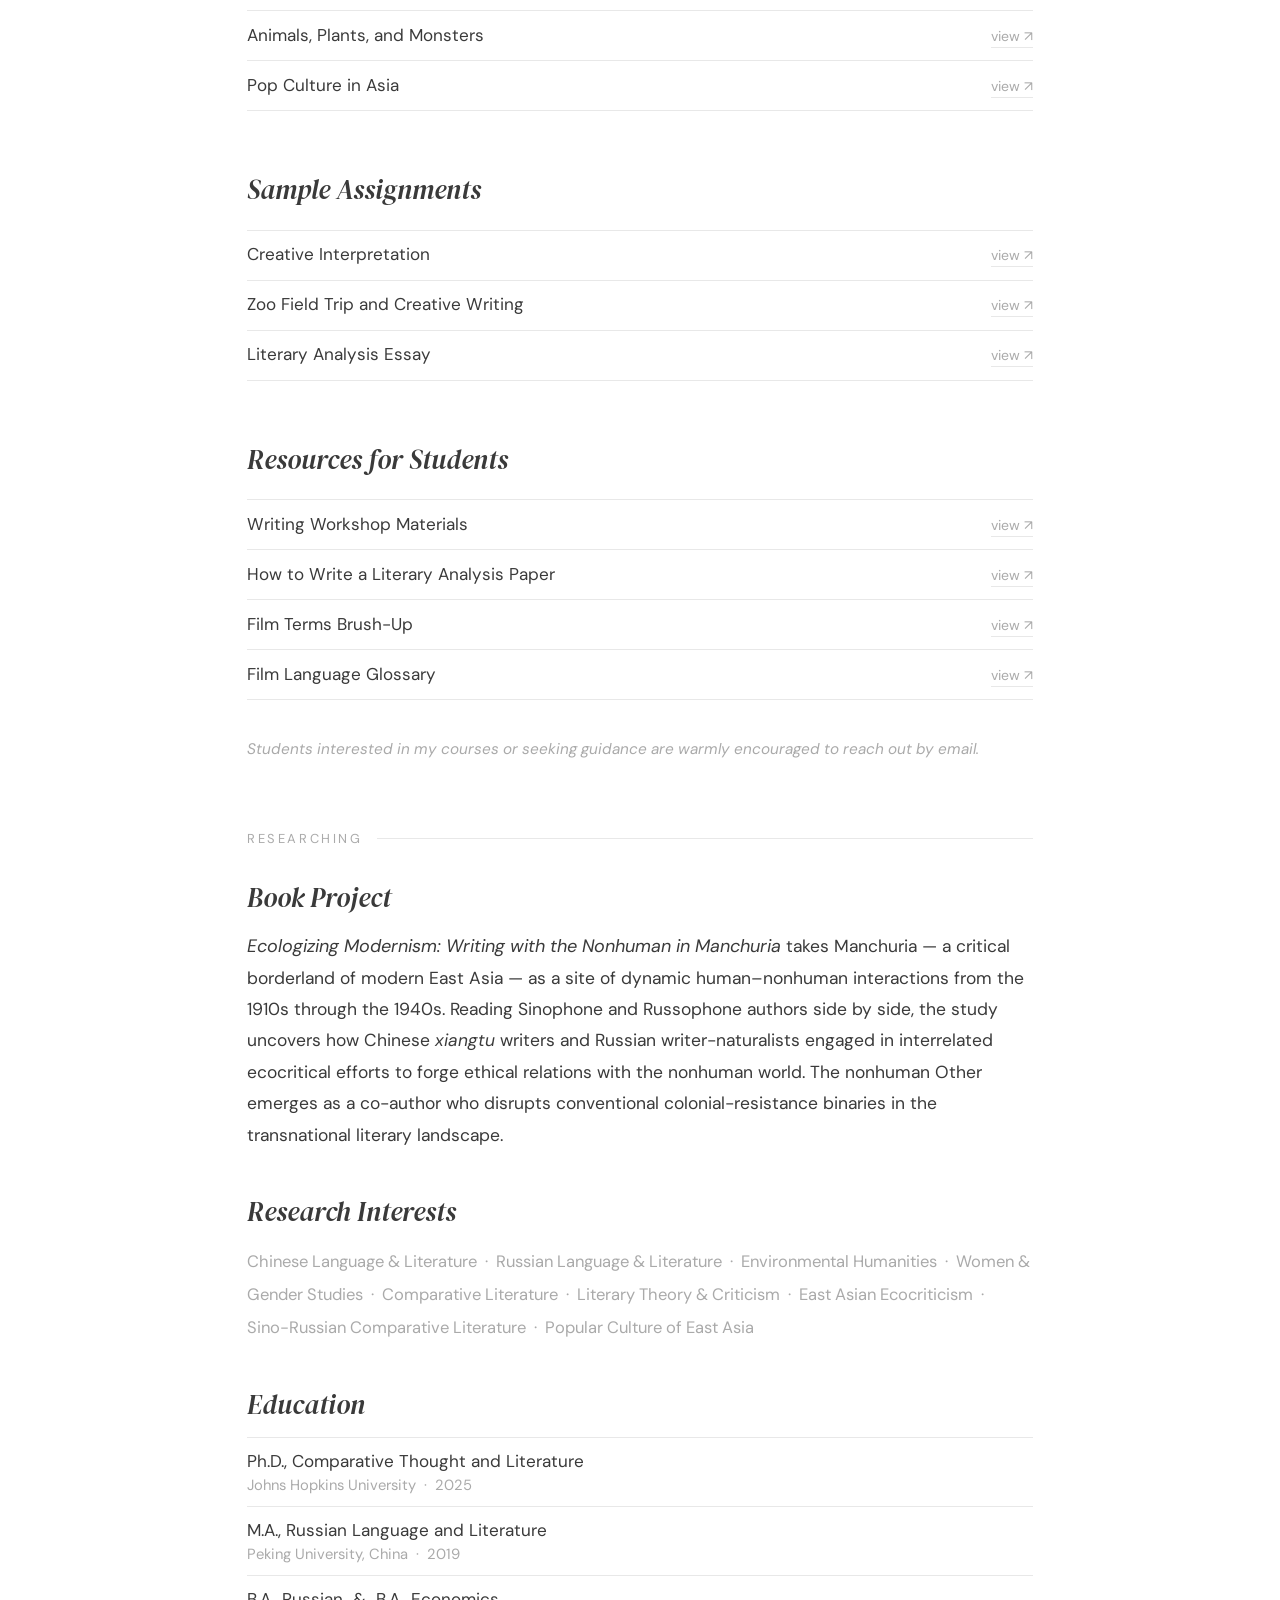
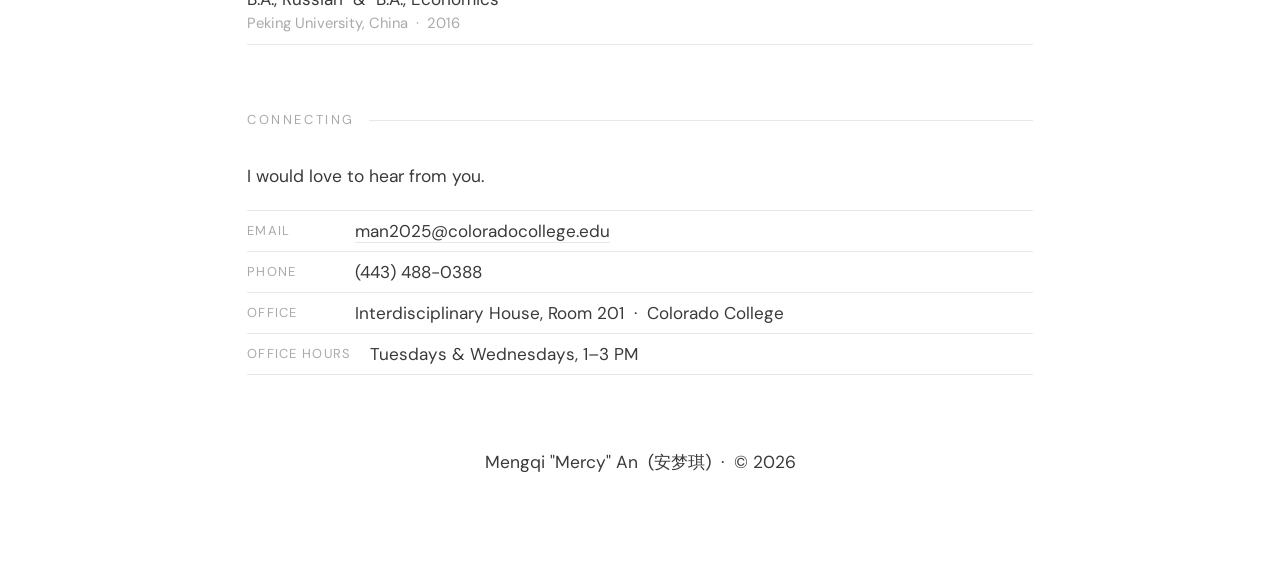
==== commit 9431418c: "resources" ====
--- a/index.html
+++ b/index.html
@@ -418,8 +418,16 @@
     <h2>Sample Assignments</h2>
     <ul class="course-list">
       <li>
-        <span class="course-name">Creative Interpretation · Zoo Field Trip Writing · Literary Analysis Essay</span>
-        <a class="course-link" href="sample-assignments.pdf" target="_blank">view ↗</a>
+        <span class="course-name">Creative Interpretation</span>
+        <a class="course-link" href="assignment-creative-interpretation.pdf" target="_blank">view ↗</a>
+      </li>
+      <li>
+        <span class="course-name">Zoo Field Trip and Creative Writing</span>
+        <a class="course-link" href="assignment-zoo-field-trip.pdf" target="_blank">view ↗</a>
+      </li>
+      <li>
+        <span class="course-name">Literary Analysis Essay</span>
+        <a class="course-link" href="assignment-literary-analysis.pdf" target="_blank">view ↗</a>
       </li>
     </ul>
 
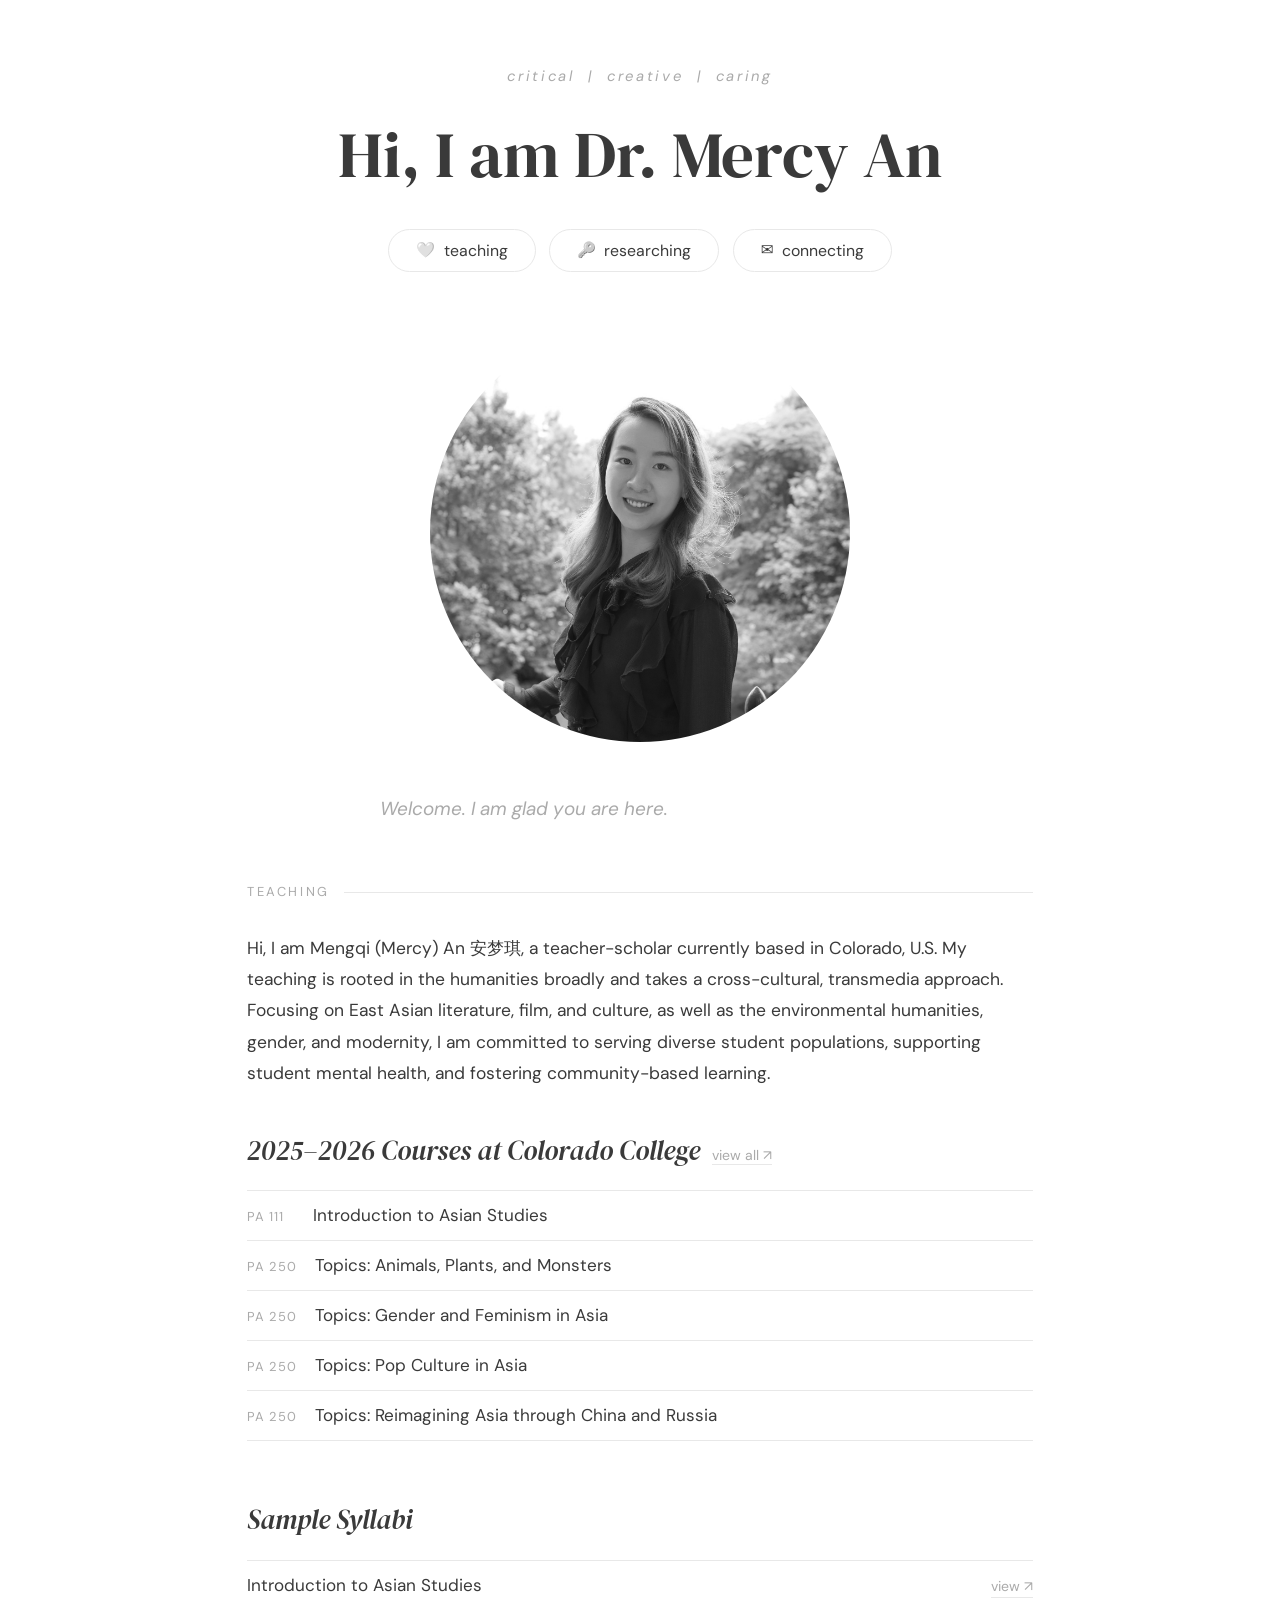
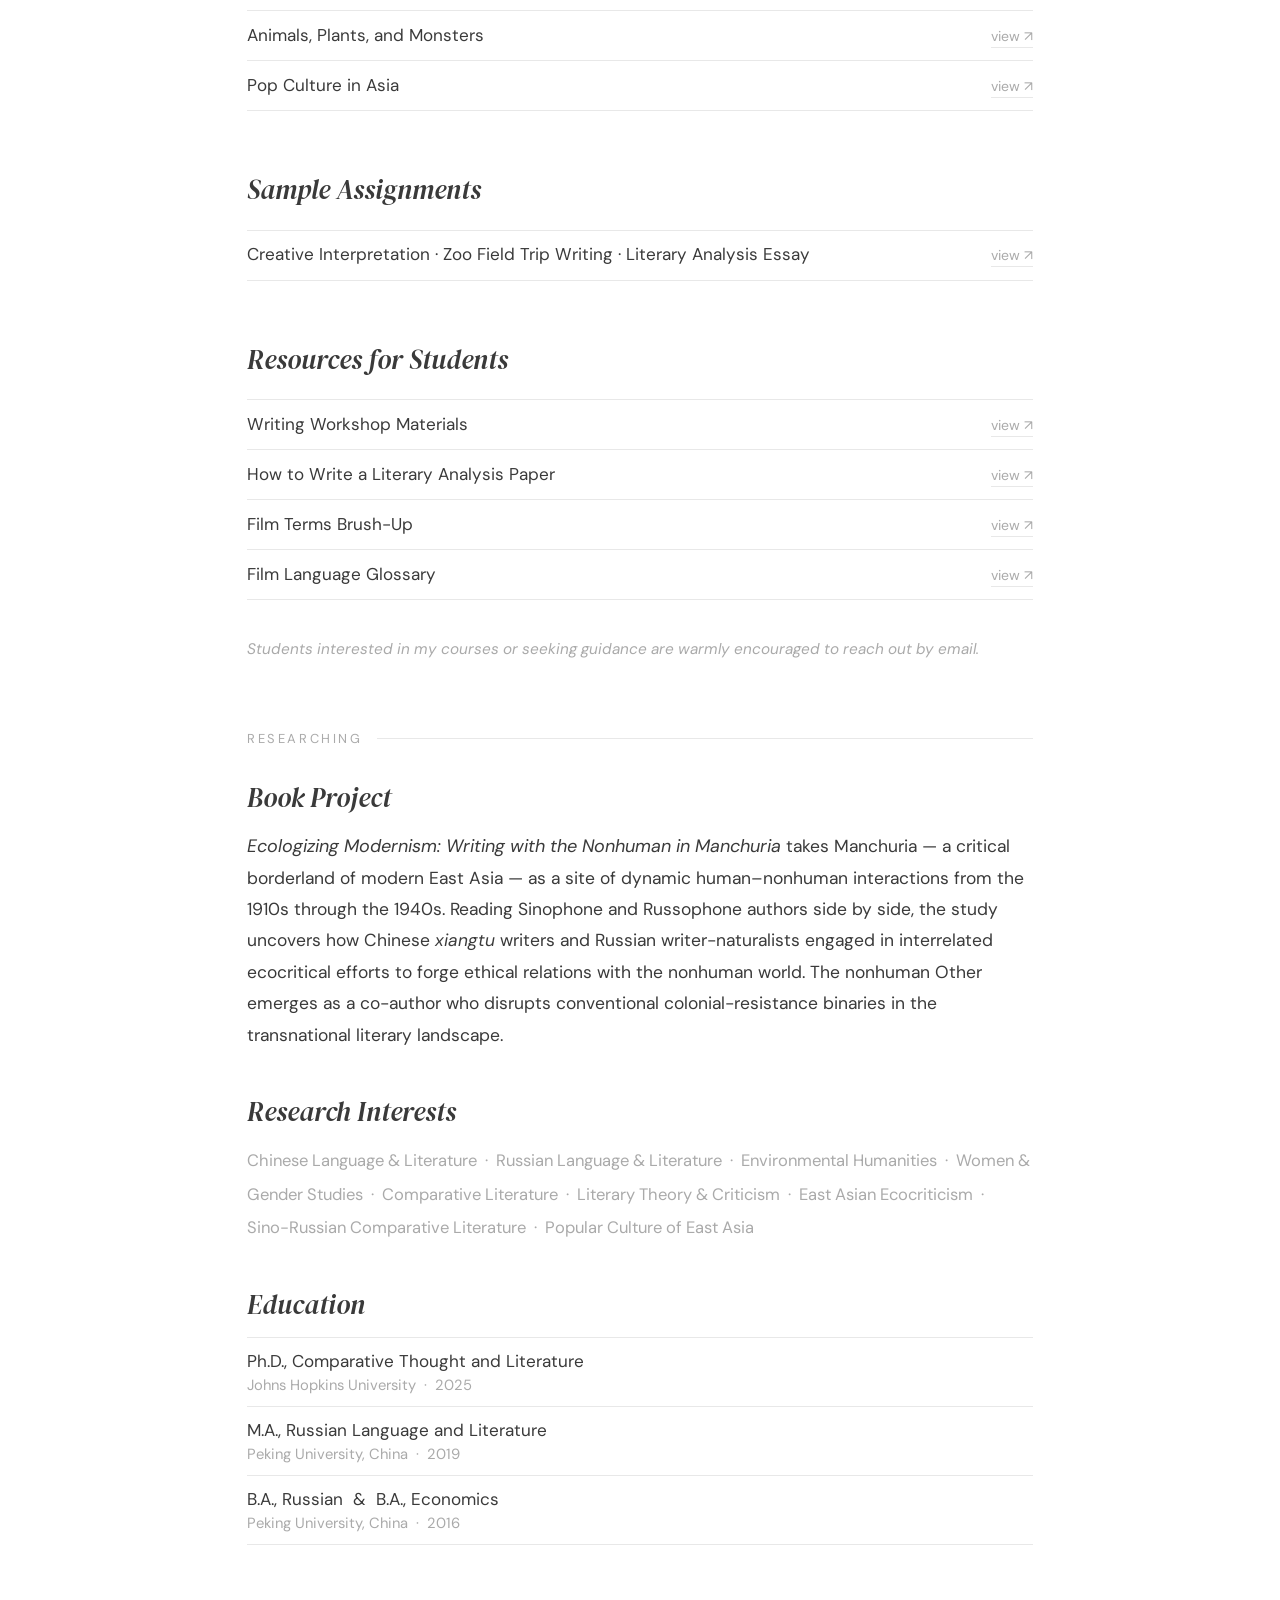
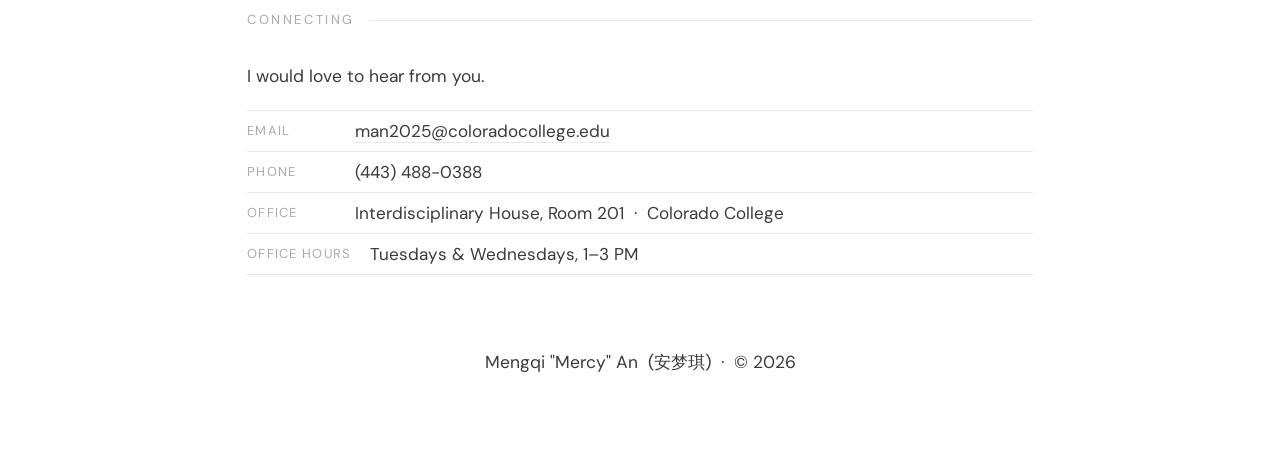
==== commit 45b2db71: "Update index.html" ====
--- a/index.html
+++ b/index.html
@@ -418,16 +418,8 @@
     <h2>Sample Assignments</h2>
     <ul class="course-list">
       <li>
-        <span class="course-name">Creative Interpretation</span>
-        <a class="course-link" href="assignment-creative-interpretation.pdf" target="_blank">view ↗</a>
-      </li>
-      <li>
-        <span class="course-name">Zoo Field Trip and Creative Writing</span>
-        <a class="course-link" href="assignment-zoo-field-trip.pdf" target="_blank">view ↗</a>
-      </li>
-      <li>
-        <span class="course-name">Literary Analysis Essay</span>
-        <a class="course-link" href="assignment-literary-analysis.pdf" target="_blank">view ↗</a>
+        <span class="course-name">Creative Interpretation · Zoo Field Trip Writing · Literary Analysis Essay</span>
+        <a class="course-link" href="sample-assignments.pdf" target="_blank">view ↗</a>
       </li>
     </ul>
 
@@ -441,7 +433,7 @@
       </li>
       <li>
         <span class="course-name">How to Write a Literary Analysis Paper</span>
-        <a class="course-link" href="sample-assignments.pdf" target="_blank">view ↗</a>
+        <a class="course-link" href="How to write literary analysis.docx" target="_blank">view ↗</a>
       </li>
       <li>
         <span class="course-name">Film Terms Brush-Up</span>
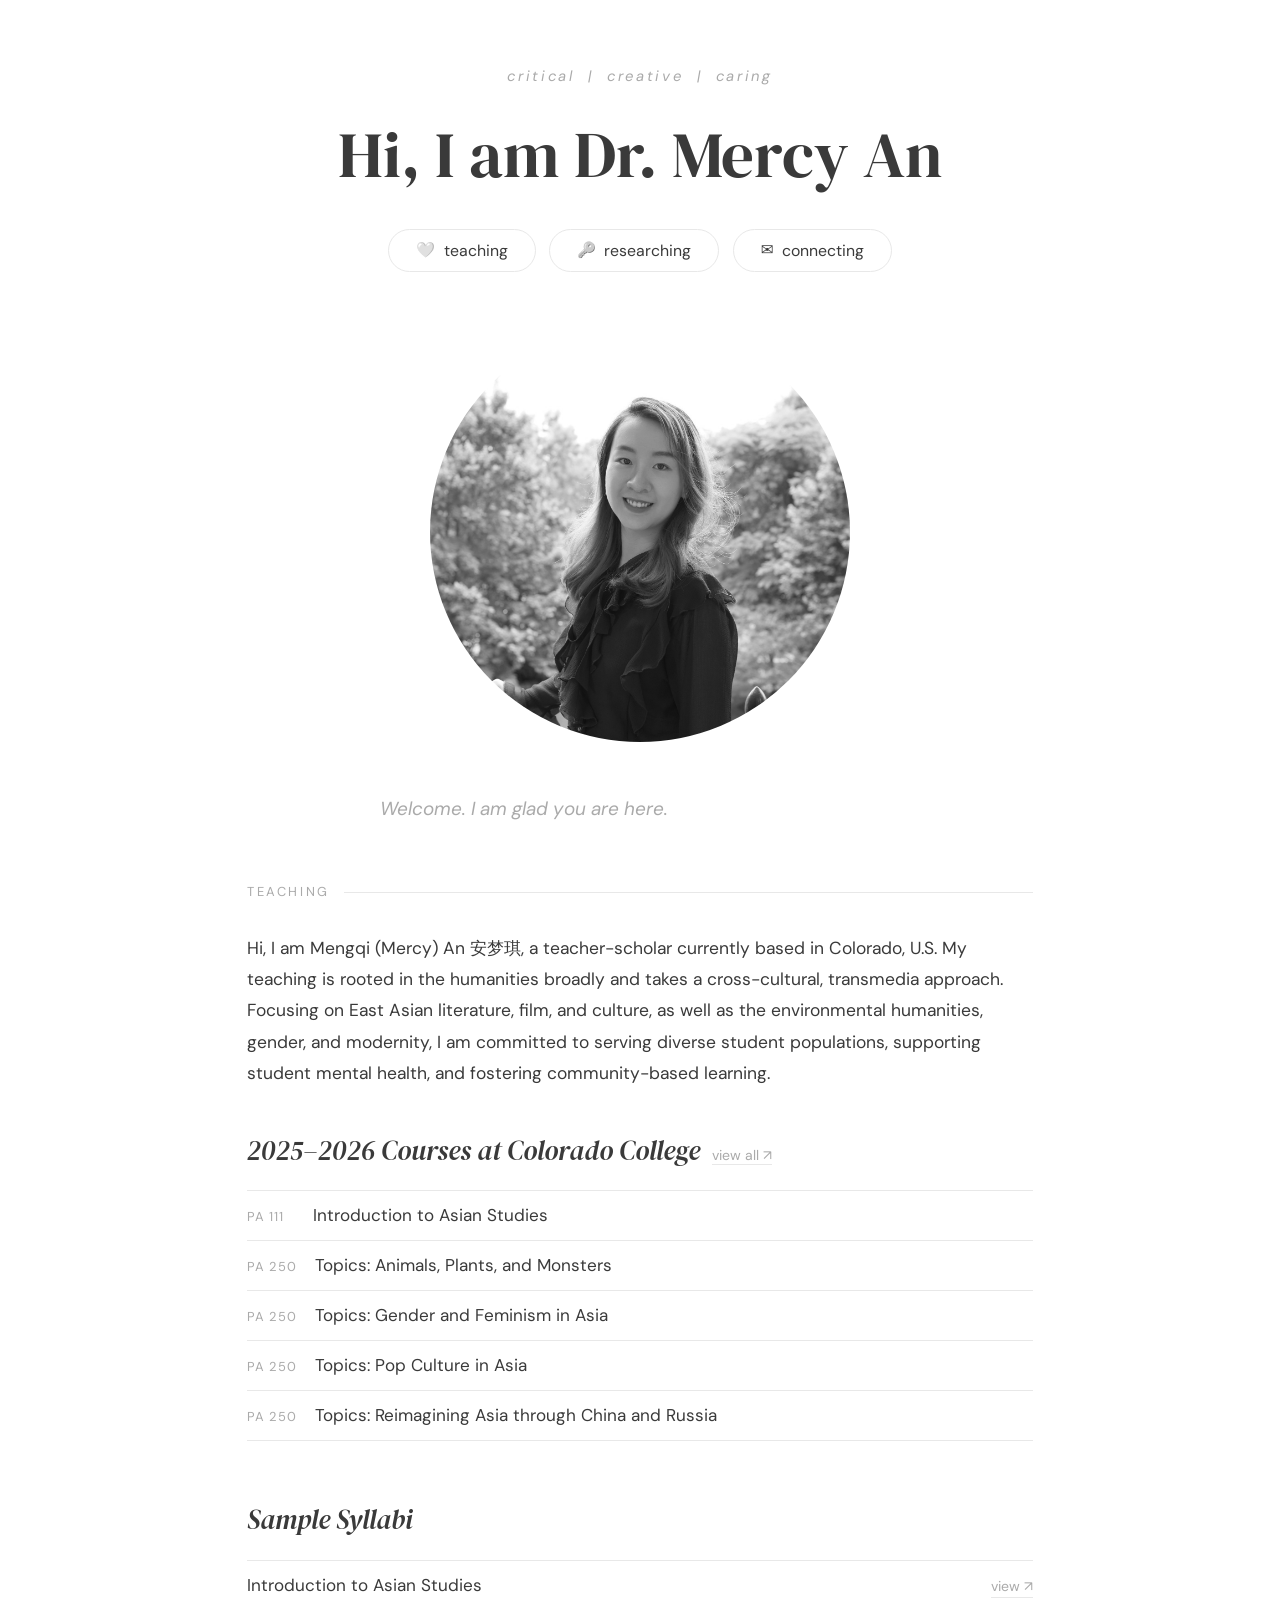
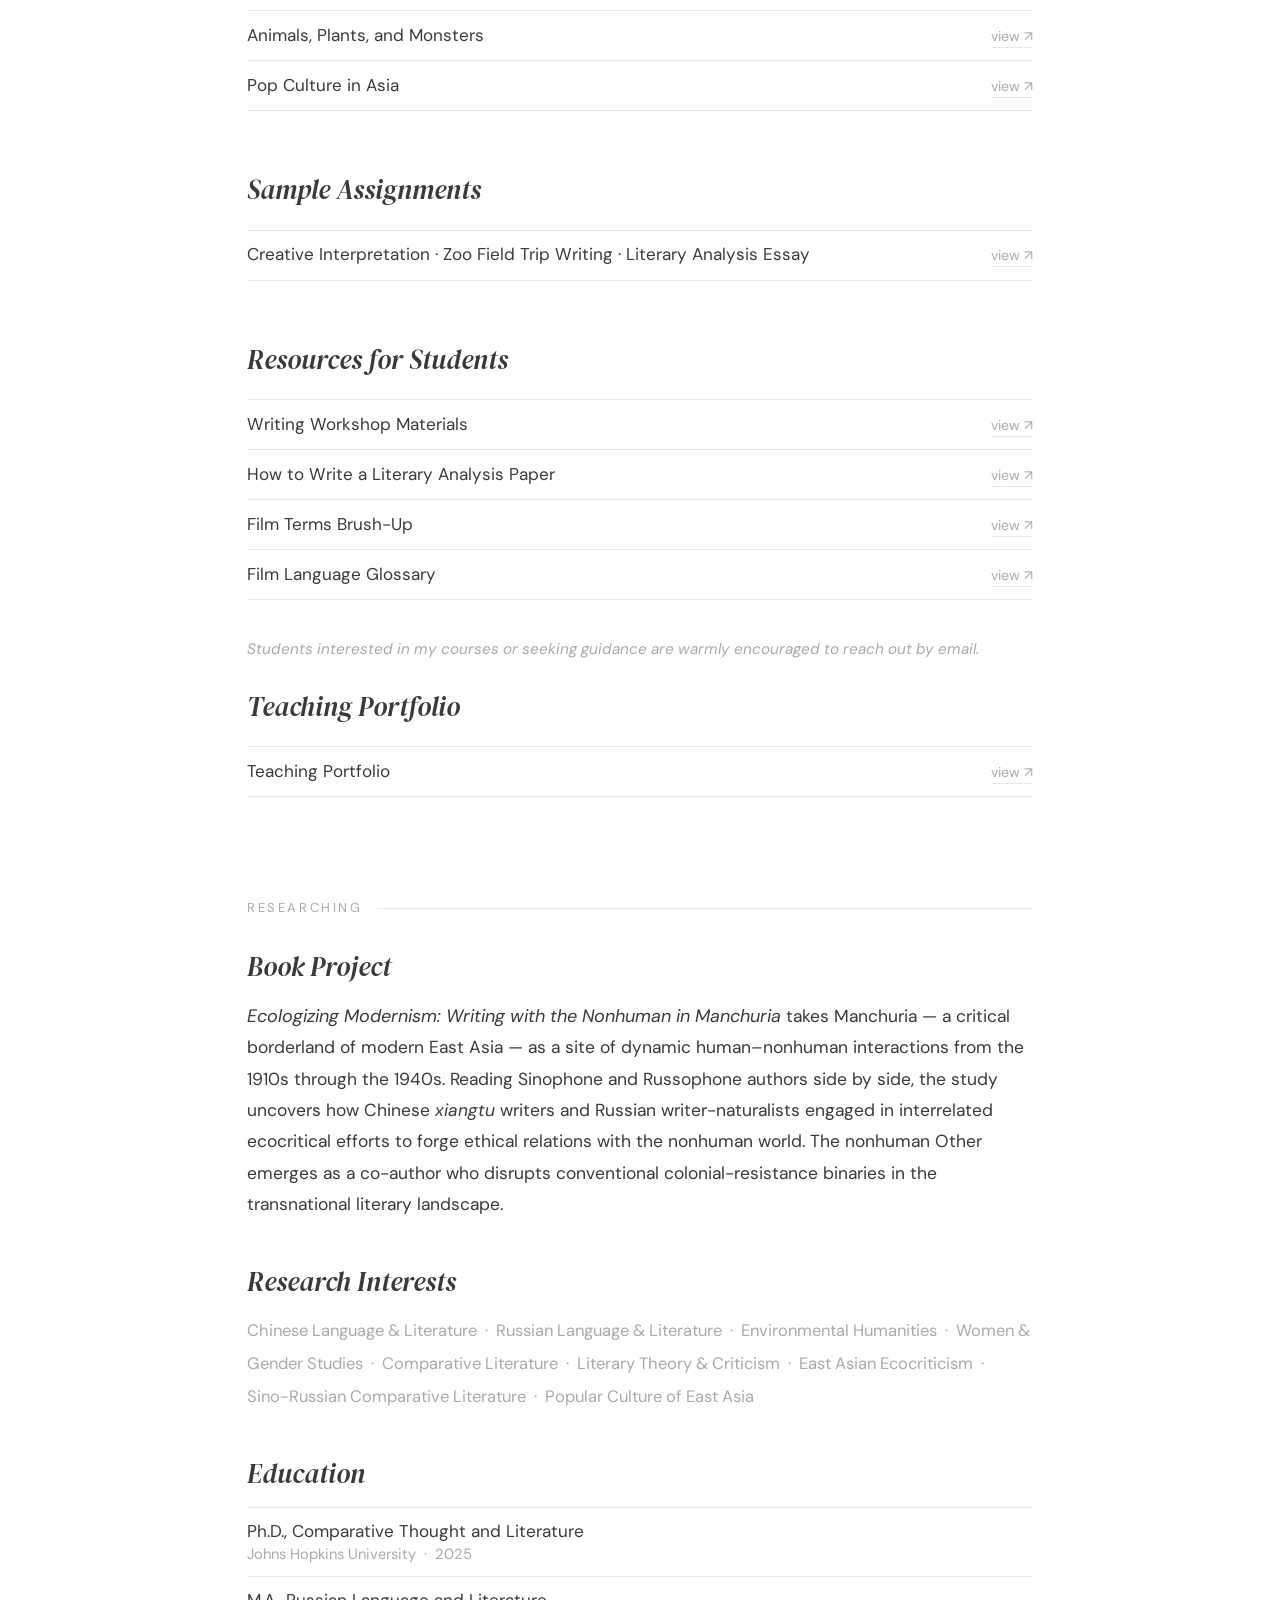
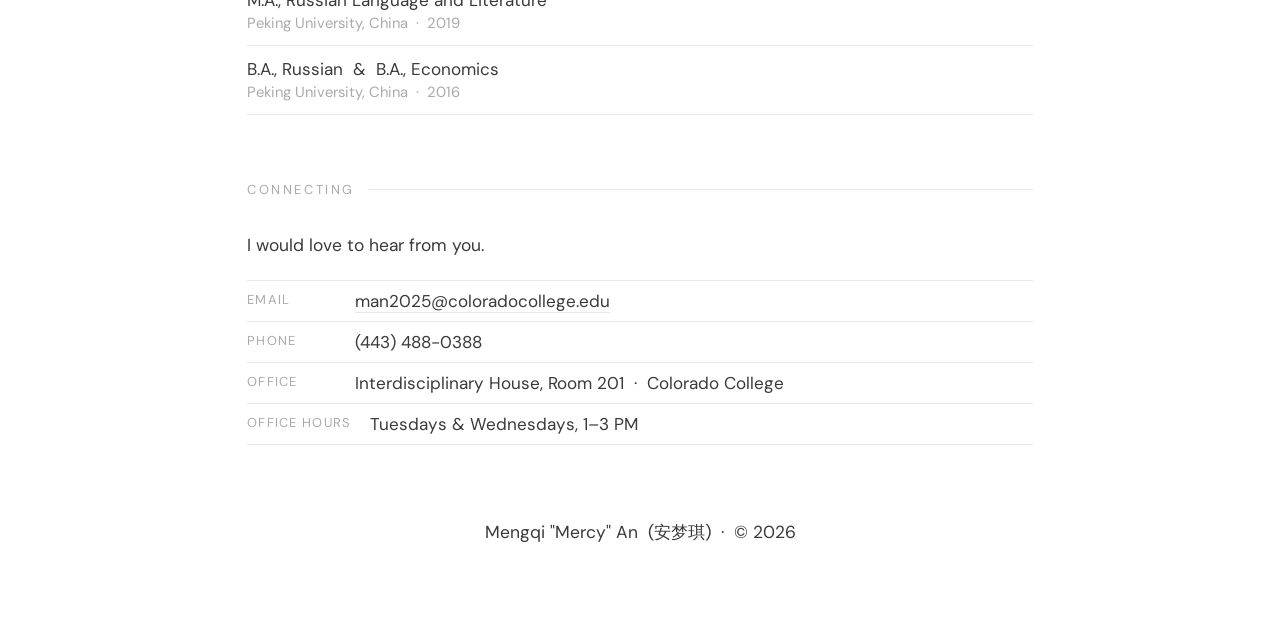
==== commit b588e25a: "add teaching portfolio" ====
--- a/index.html
+++ b/index.html
@@ -448,6 +448,16 @@
     <p style="font-size:0.85rem; color: var(--muted); font-style: italic; margin-top: 1.5rem; margin-bottom: 0;">
       Students interested in my courses or seeking guidance are warmly encouraged to reach out by email.
     </p>
+
+    <br>
+
+    <h2>Teaching Portfolio</h2>
+    <ul class="course-list">
+      <li>
+        <span class="course-name">Teaching Portfolio</span>
+        <a class="course-link" href="Teaching_Portfolio_MengqiAn_Generic.pdf" target="_blank">view ↗</a>
+      </li>
+    </ul>
   </section>
 
   <hr class="divider" />
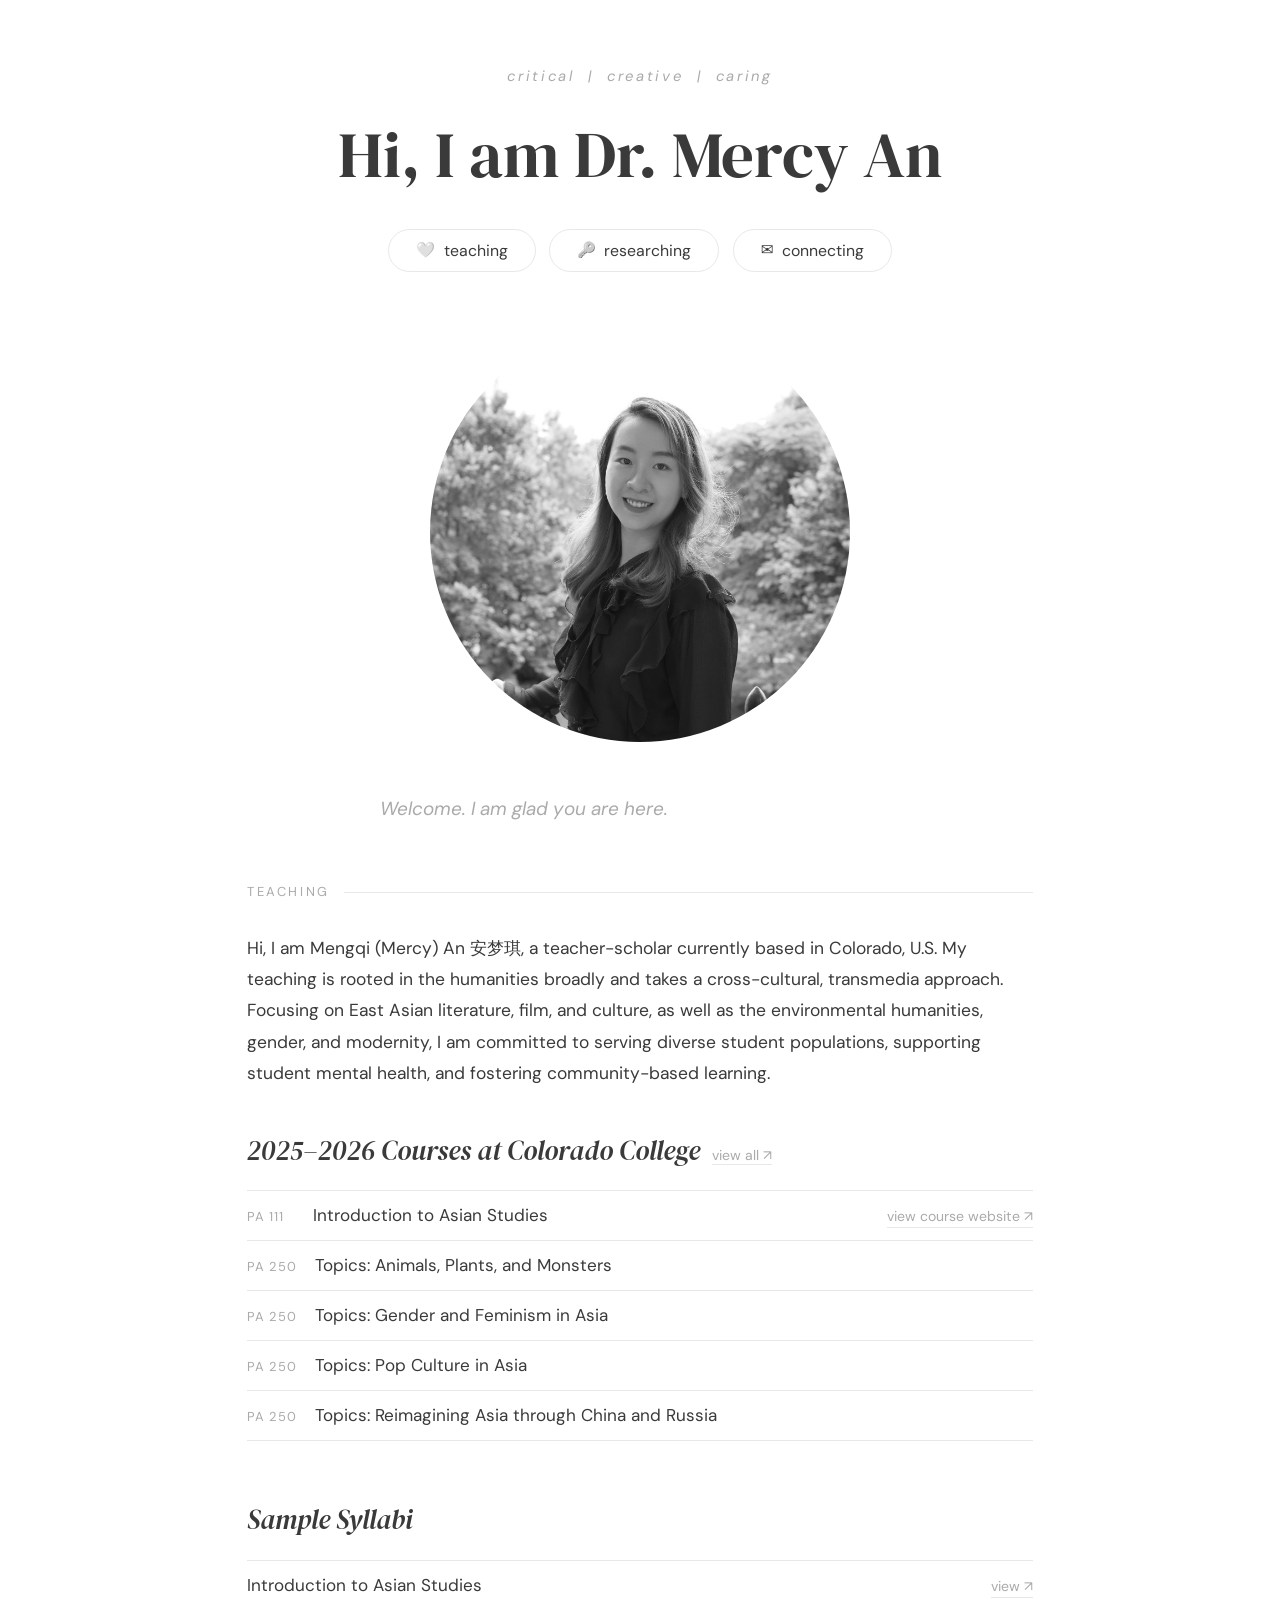
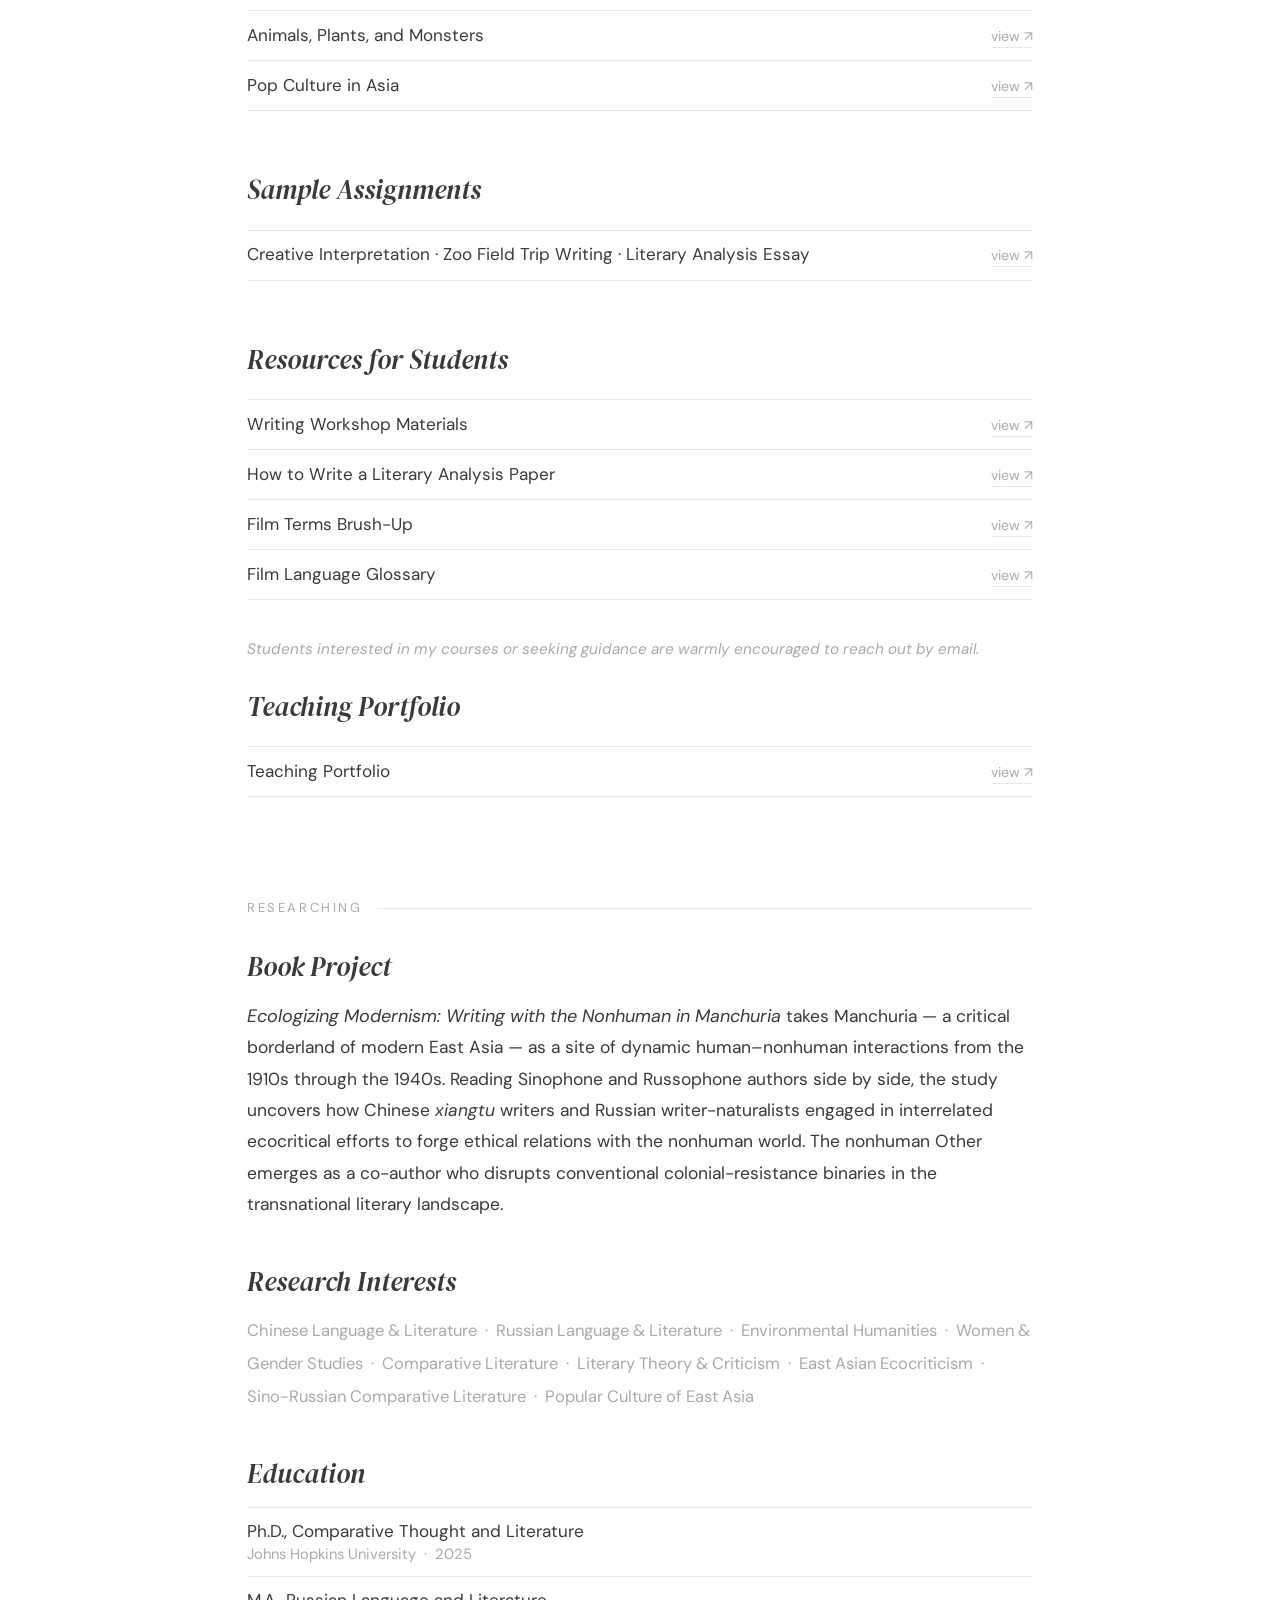
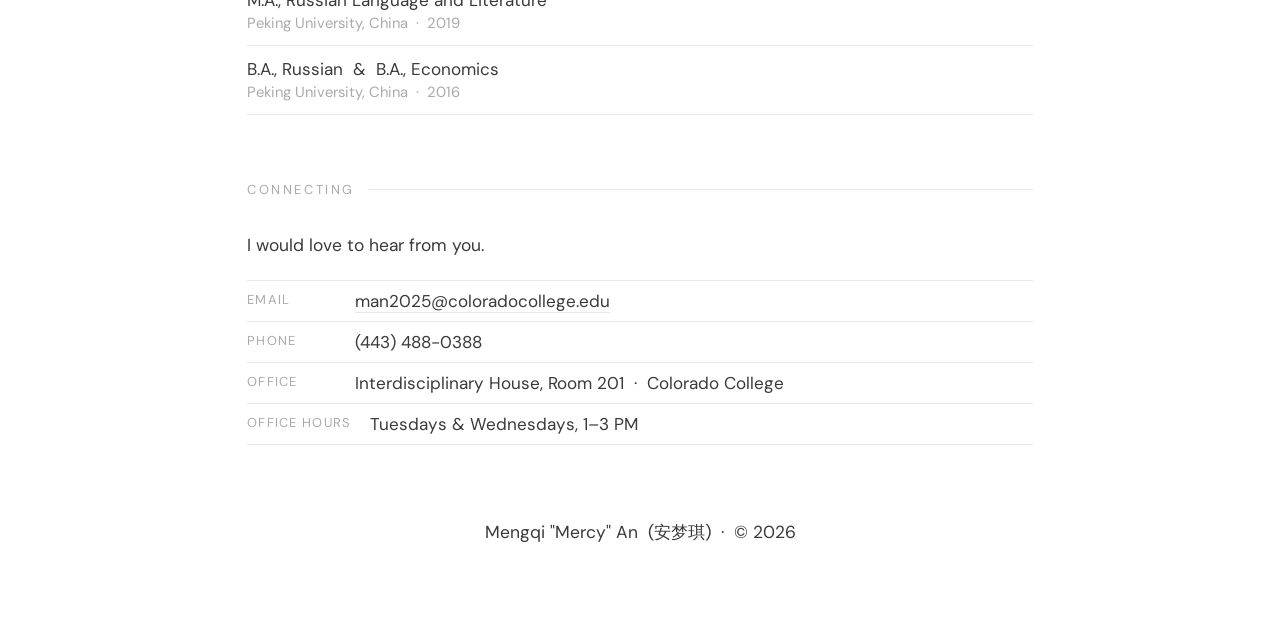
==== commit 0b63a64d: "add course link" ====
--- a/index.html
+++ b/index.html
@@ -376,6 +376,7 @@
       <li>
         <span class="course-code">PA 111</span>
         <span class="course-name">Introduction to Asian Studies</span>
+        <a class="course-link" href="/courses/intro-asian-studies/" target="_blank">view course website ↗</a>
       </li>
       <li>
         <span class="course-code">PA 250</span>
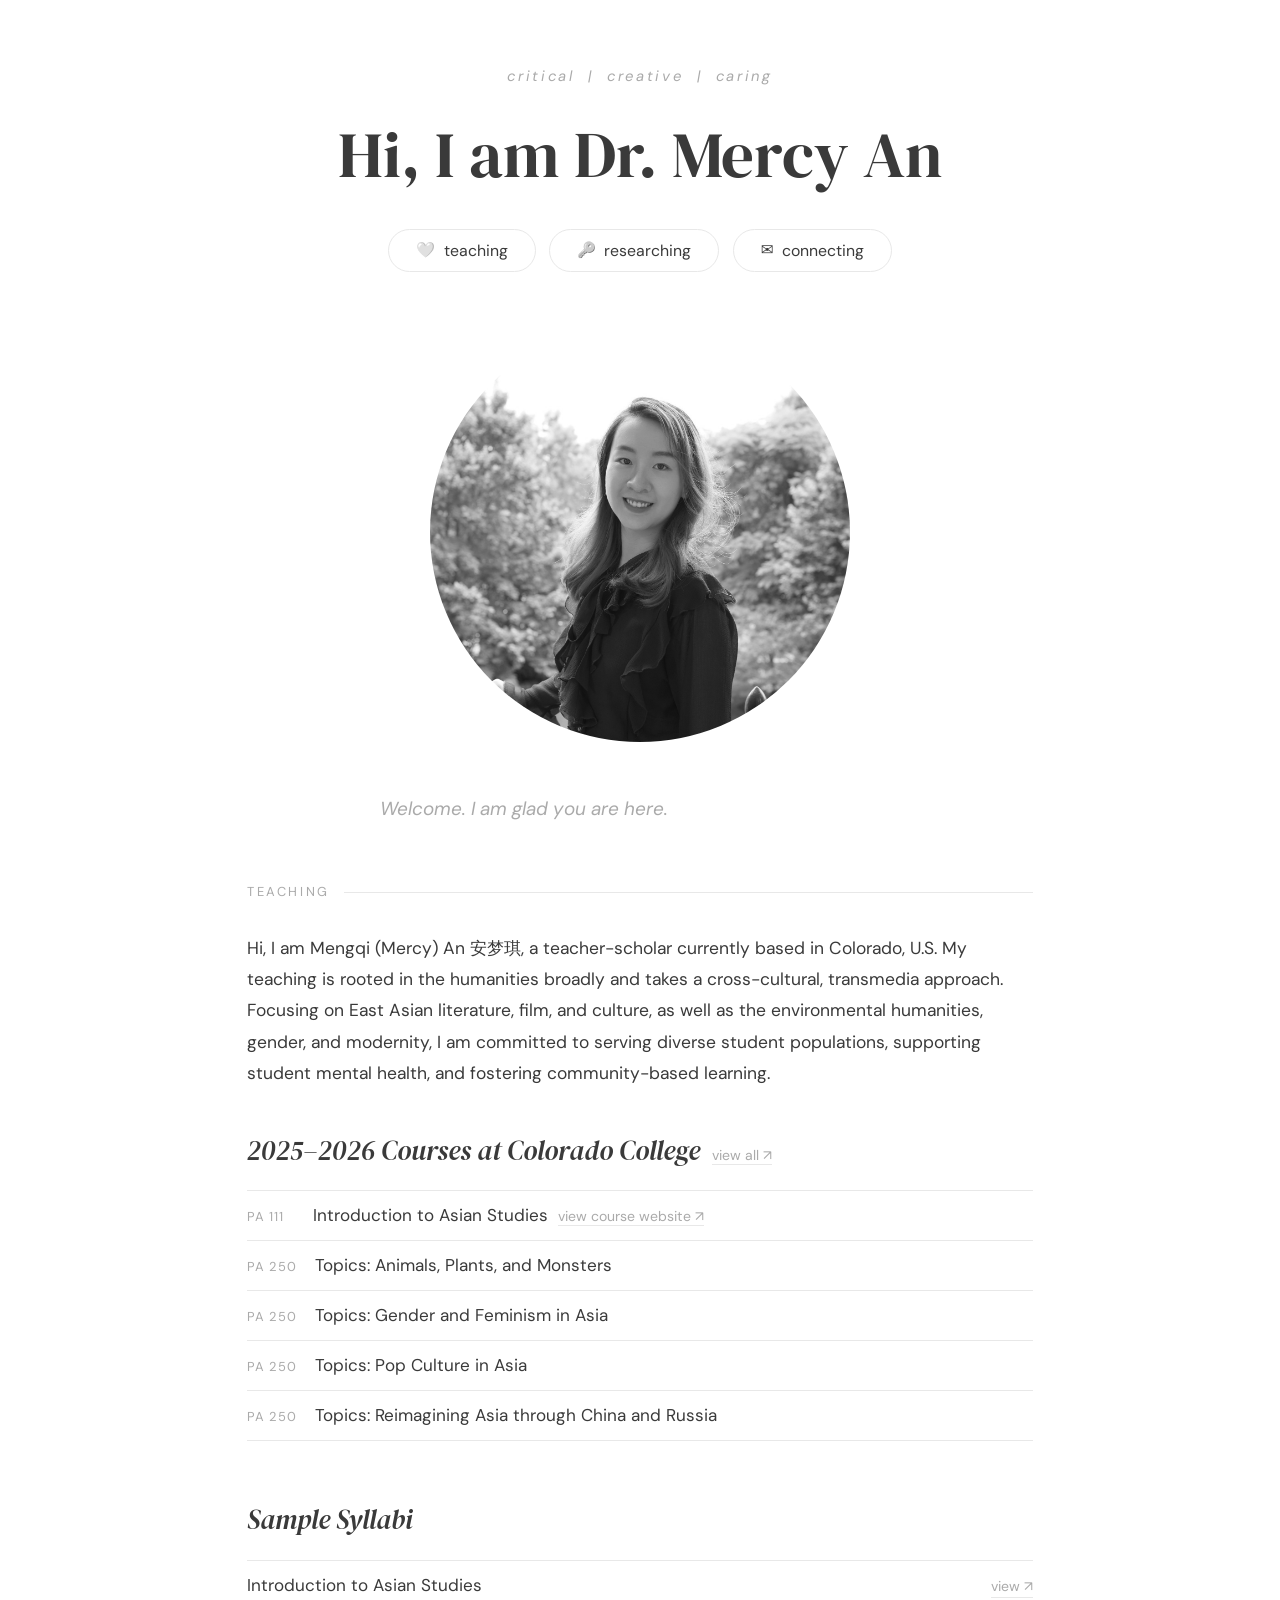
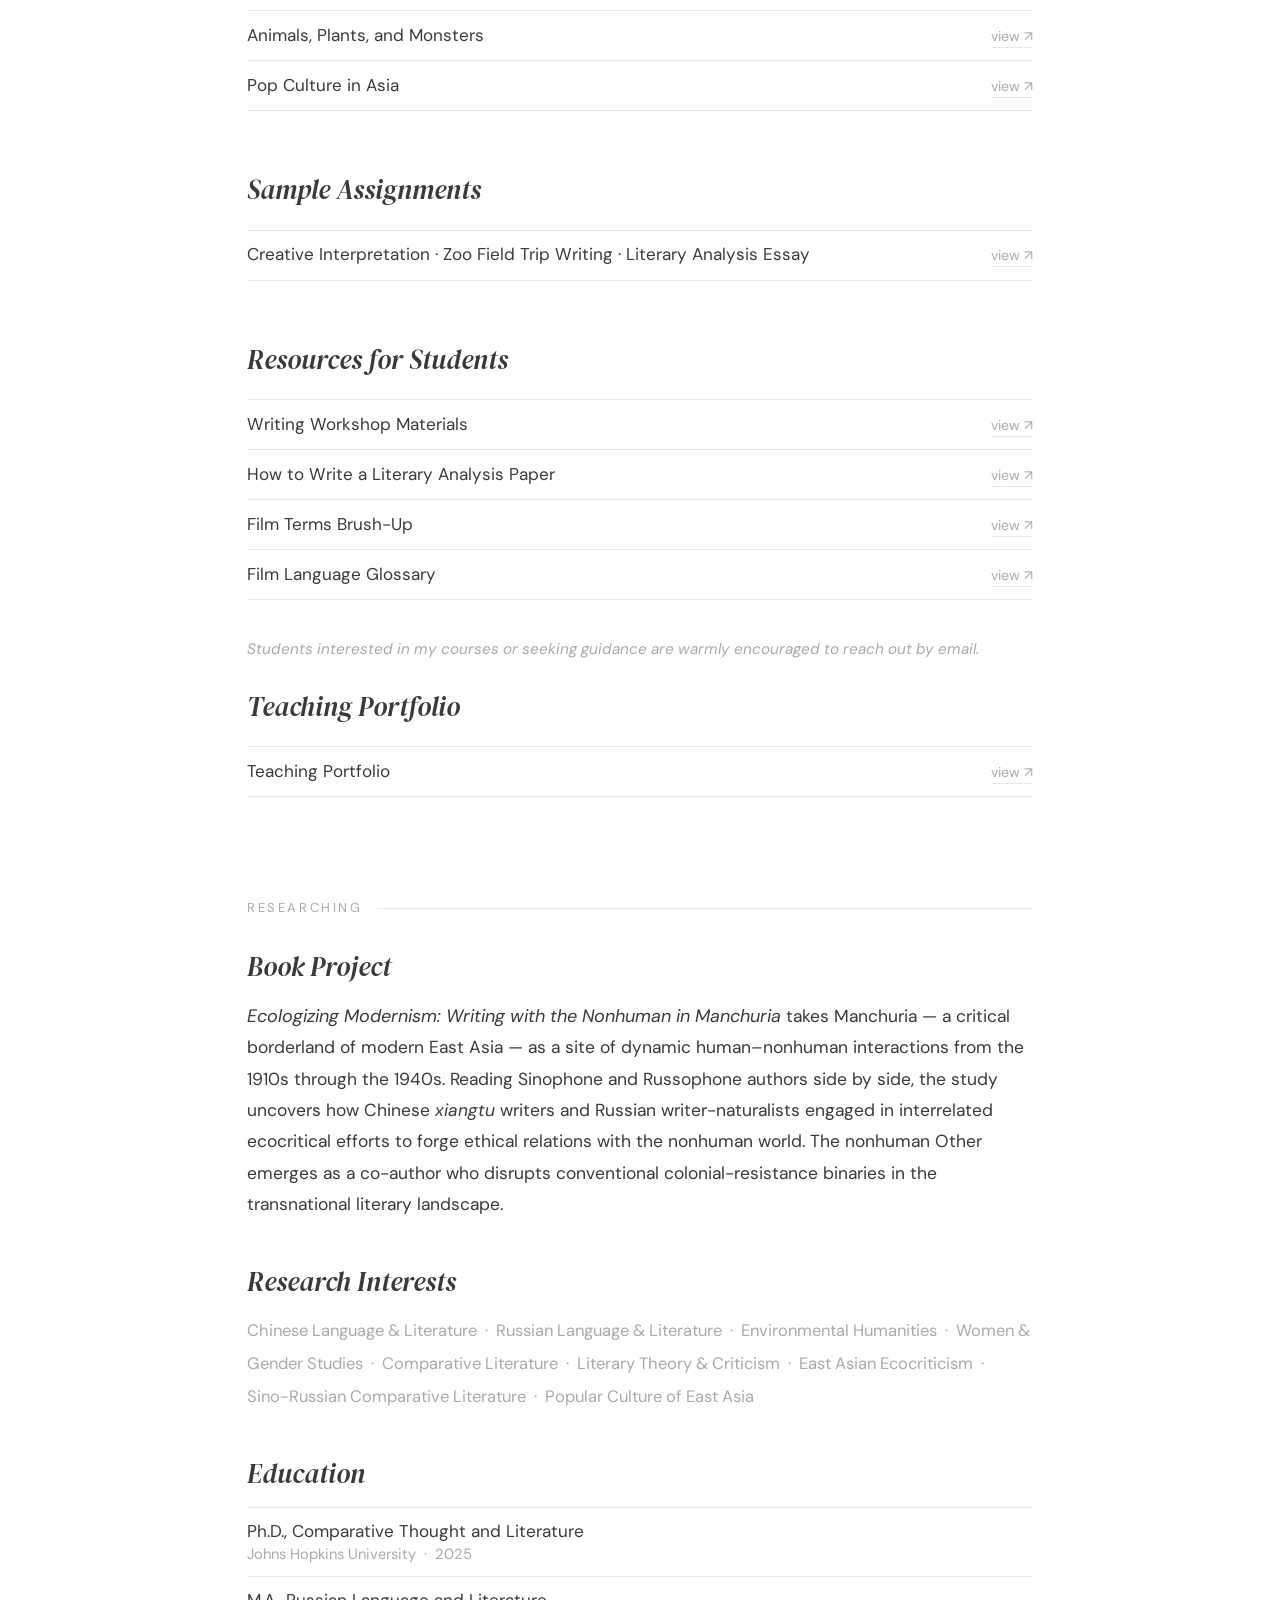
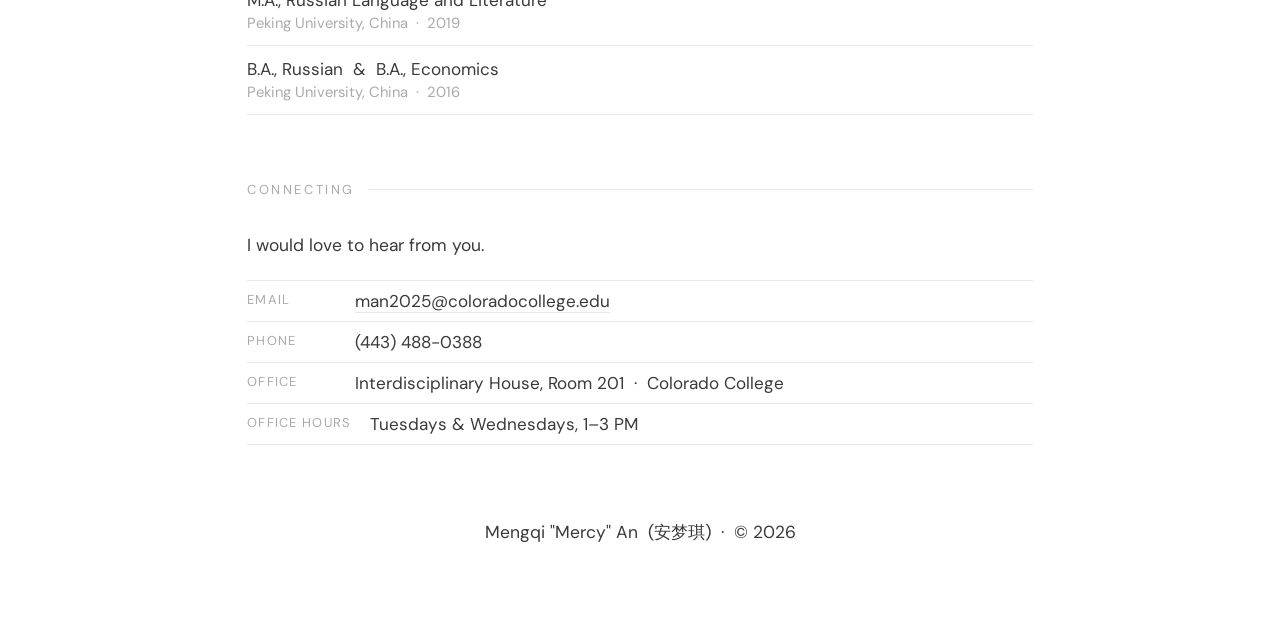
==== commit 179df0be: "Update index.html" ====
--- a/index.html
+++ b/index.html
@@ -375,8 +375,7 @@
     <ul class="course-list">
       <li>
         <span class="course-code">PA 111</span>
-        <span class="course-name">Introduction to Asian Studies</span>
-        <a class="course-link" href="/courses/intro-asian-studies/" target="_blank">view course website ↗</a>
+        <span class="course-name">Introduction to Asian Studies &nbsp;<a class="course-link" href="/courses/intro-asian-studies/" target="_blank">view course website ↗</a></span>
       </li>
       <li>
         <span class="course-code">PA 250</span>
